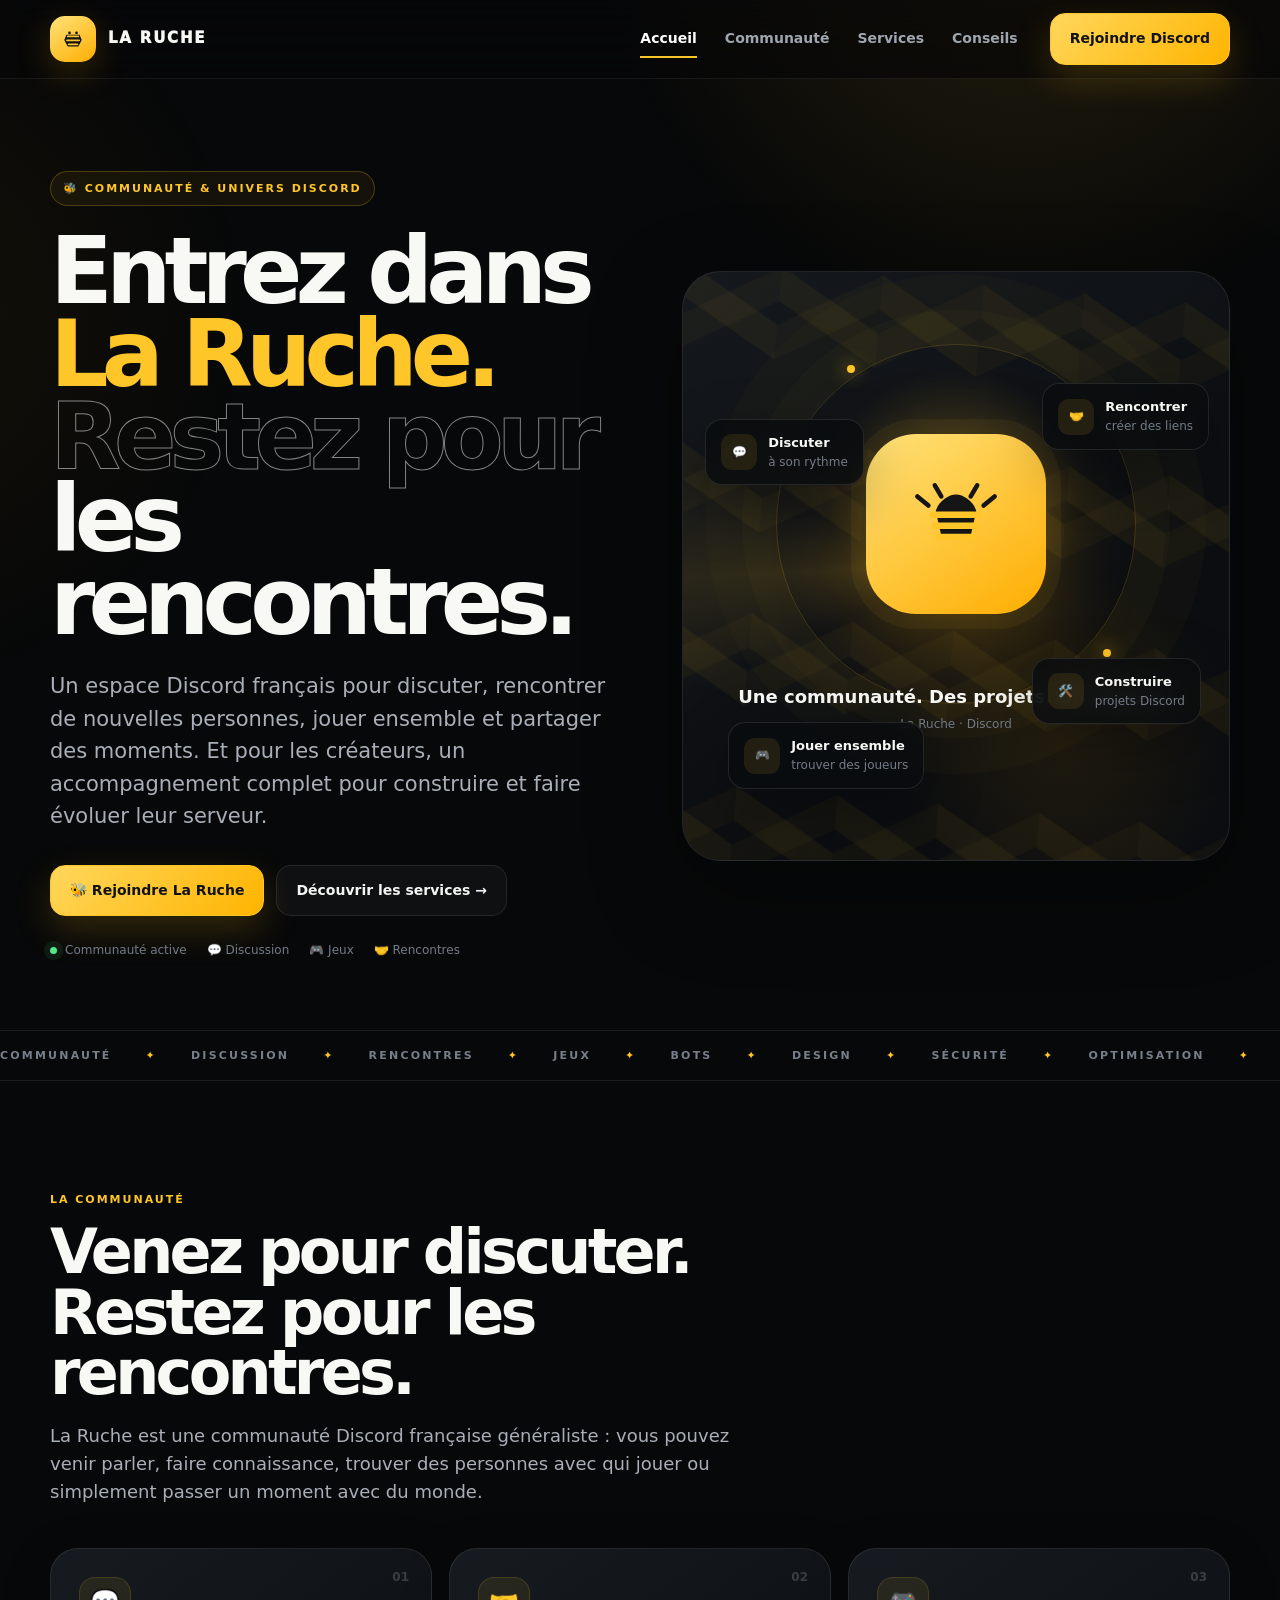
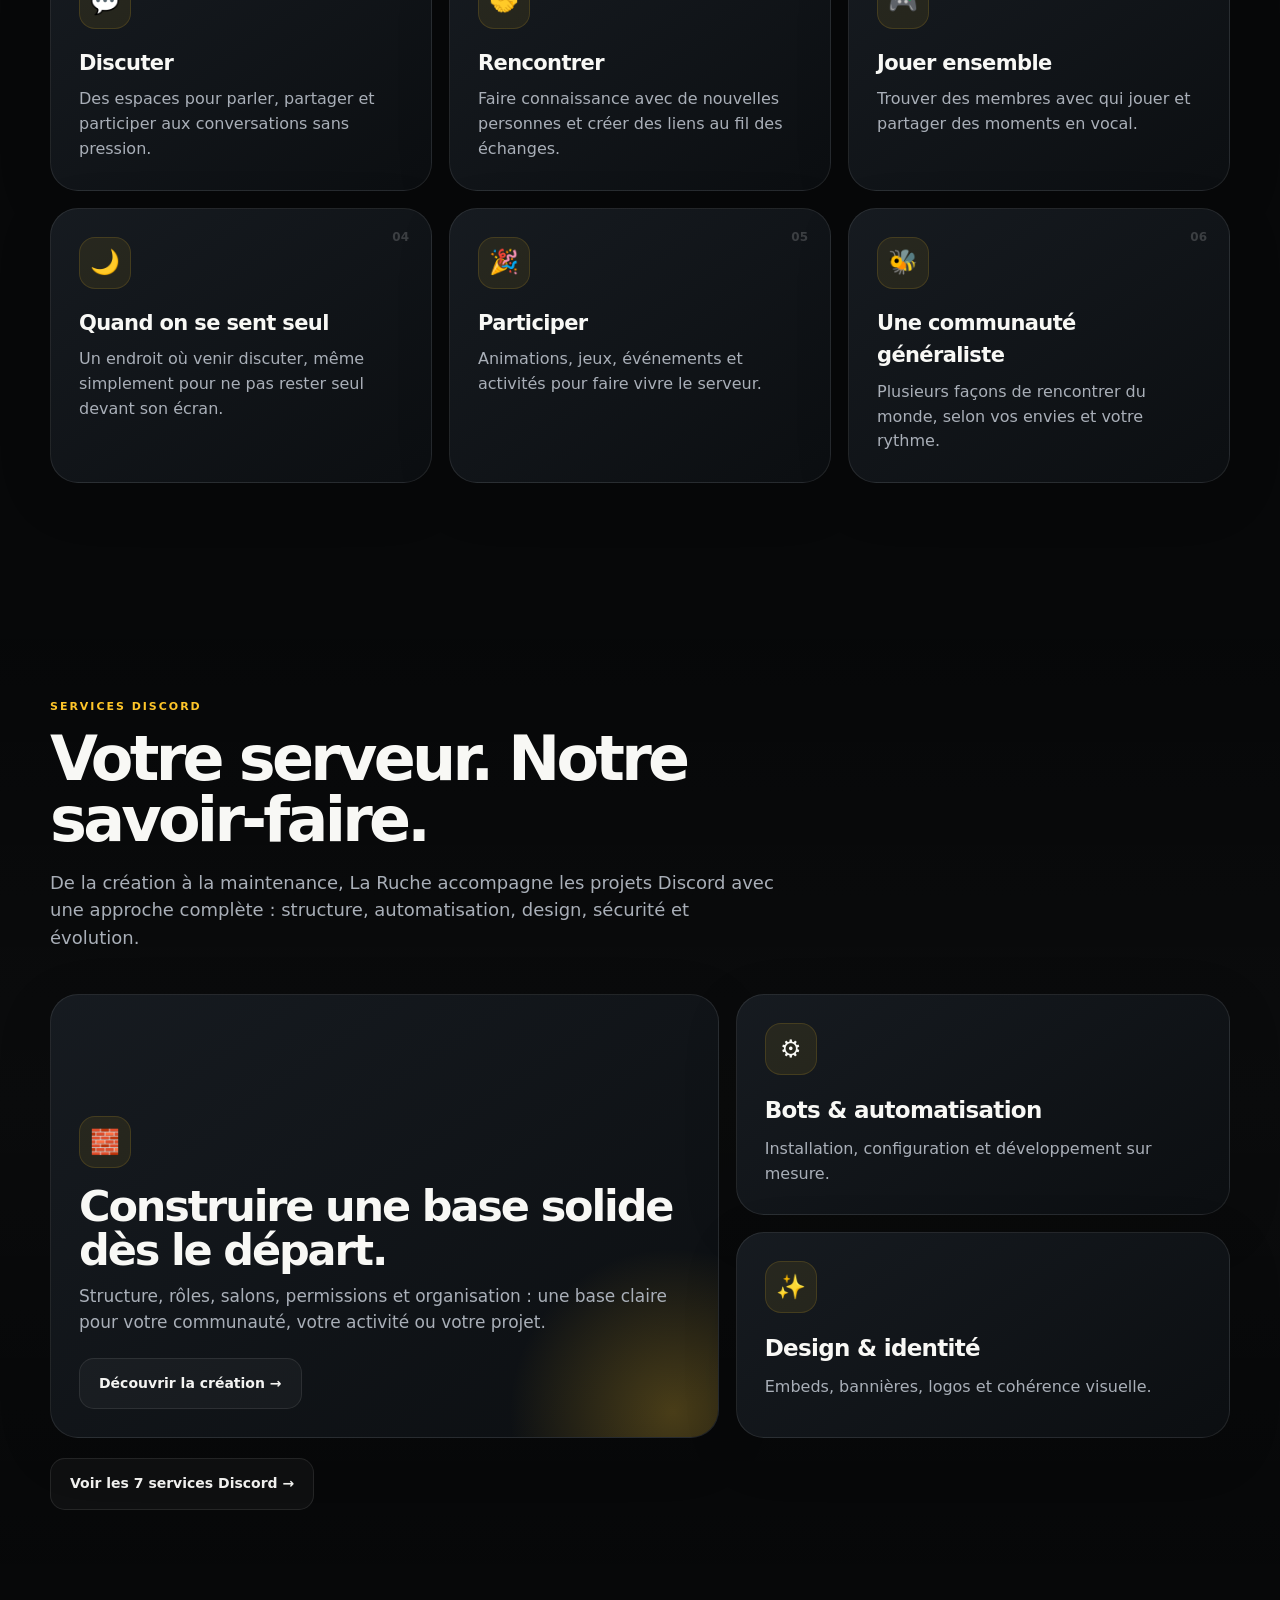
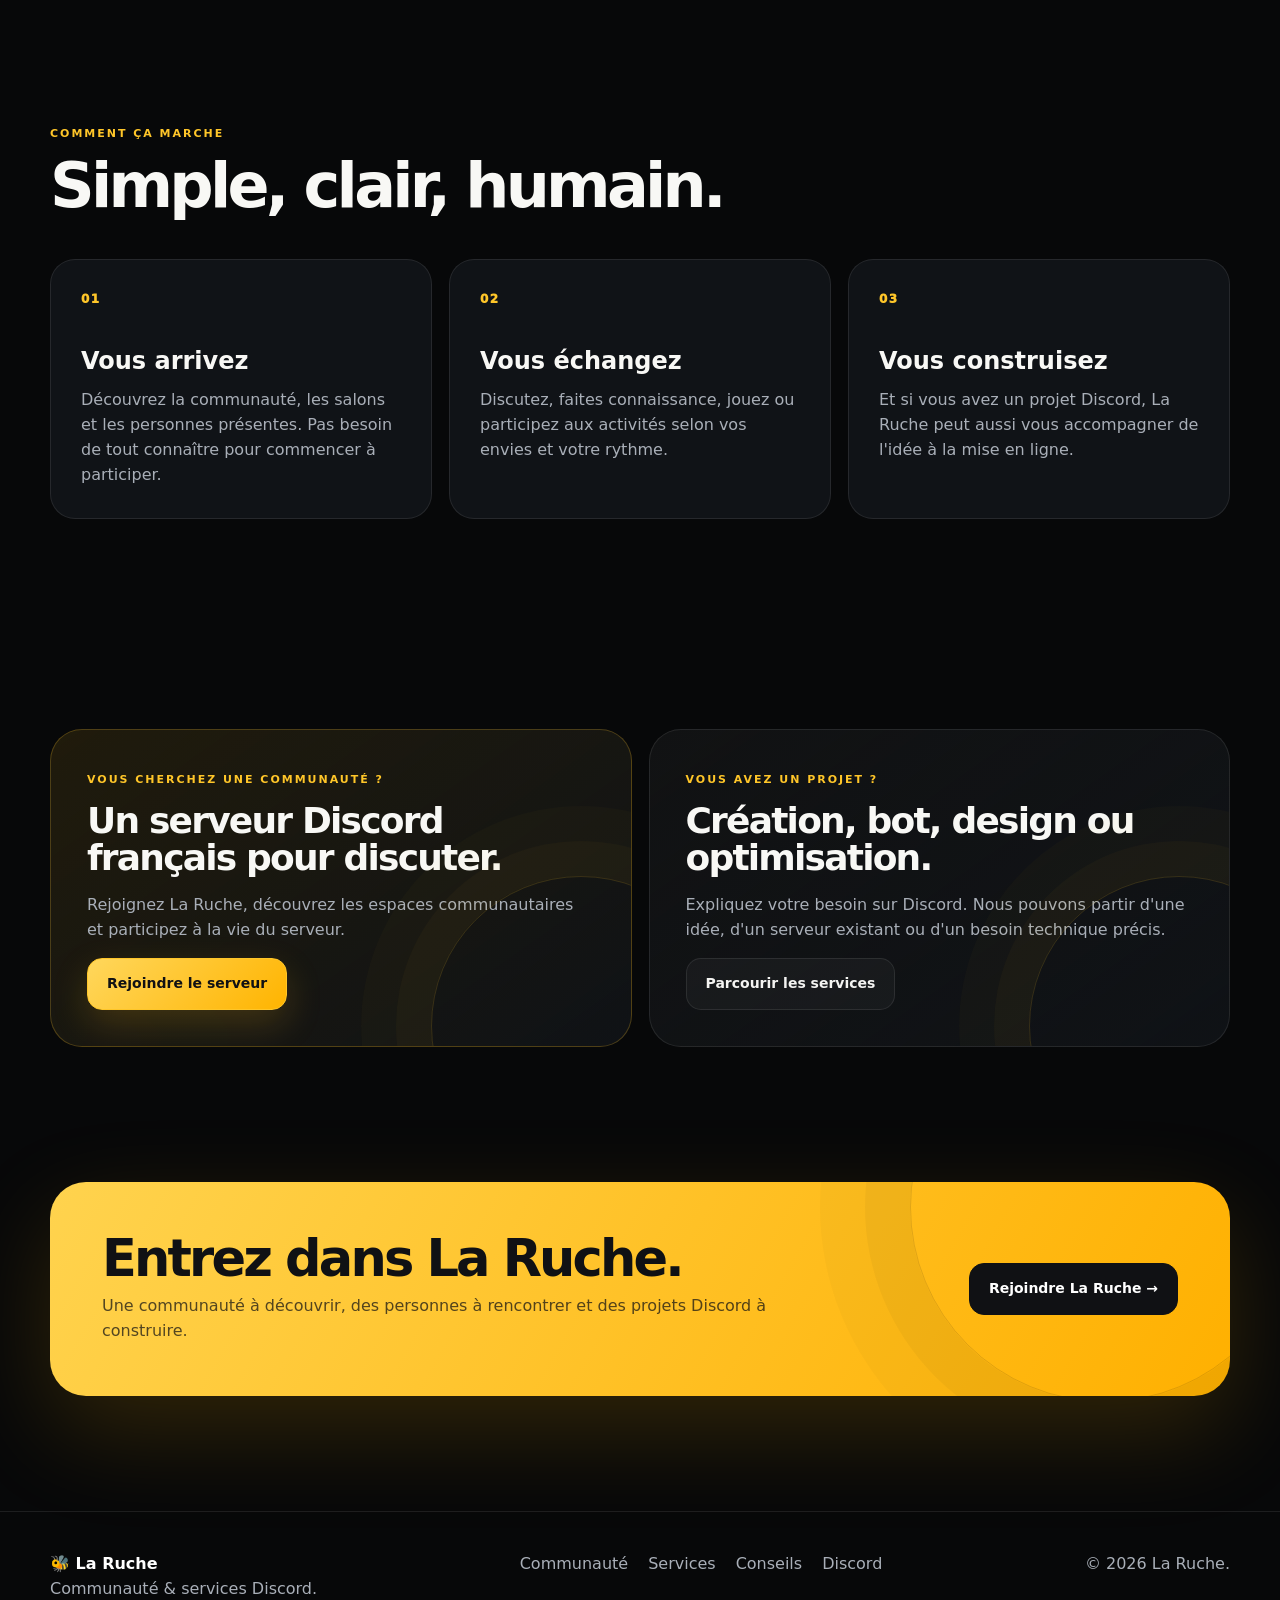
==== index.html @ dbf268b6 "Add files via upload" ====
<!doctype html><html lang="fr"><head><meta charset="utf-8"><meta name="viewport" content="width=device-width,initial-scale=1"><meta name="theme-color" content="#0b0d0f"><title>La Ruche — Communauté Discord française & services Discord</title><meta name="description" content="La Ruche est une communauté Discord française pour discuter, rencontrer du monde et jouer, avec des services de création, bots, design, sécurité et optimisation Discord."><link rel="canonical" href="https://laruche.raphael-etienne68.workers.dev/"><meta name="robots" content="index,follow,max-image-preview:large"><meta property="og:type" content="website"><meta property="og:title" content="La Ruche — Communauté Discord française"><meta property="og:description" content="Discuter, rencontrer, jouer et construire des projets Discord. Découvrez La Ruche."><meta property="og:url" content="https://laruche.raphael-etienne68.workers.dev/"><meta name="twitter:card" content="summary_large_image"><link rel="icon" href="/favicon.svg" type="image/svg+xml"><link rel="stylesheet" href="/styles.css"></head><body>
<a class="skip" href="#contenu">Aller au contenu</a>
<nav class="nav"><div class="container nav-inner"><a class="brand" href="/"><span class="brand-mark" aria-hidden="true"><svg viewBox="0 0 64 64" fill="none"><path d="M17 22h30l5 12-8 15H20L12 34l5-12Z" fill="currentColor"/><path d="M20 26h24M18 35h28M22 44h20" stroke="#ffc629" stroke-width="4" stroke-linecap="round"/><circle cx="24" cy="18" r="3" fill="currentColor"/><circle cx="40" cy="18" r="3" fill="currentColor"/></svg></span><span>LA RUCHE</span></a><div class="nav-links"><a class="active" href="/">Accueil</a><a href="/communaute.html">Communauté</a><a href="/services.html">Services</a><a href="/conseils.html">Conseils</a></div><a class="btn btn-gold nav-cta" data-invite href="https://discord.gg/laruche">Rejoindre Discord</a><button class="menu-toggle" data-menu-toggle aria-expanded="false" aria-label="Ouvrir le menu">☰</button></div><div class="mobile-menu" data-mobile-menu><a href="/">Accueil</a><a href="/communaute.html">Communauté</a><a href="/services.html">Services Discord</a><a href="/conseils.html">Conseils</a><a data-invite href="https://discord.gg/laruche">Rejoindre La Ruche</a></div></nav>
<main id="contenu">
<section class="hero"><div class="container hero-grid"><div class="reveal"><span class="eyebrow">🐝 Communauté & univers Discord</span><h1>Entrez dans <span class="gold">La Ruche.</span><br><span class="outline">Restez pour</span> les rencontres.</h1><p class="lead">Un espace Discord français pour discuter, rencontrer de nouvelles personnes, jouer ensemble et partager des moments. Et pour les créateurs, un accompagnement complet pour construire et faire évoluer leur serveur.</p><div class="actions"><a class="btn btn-gold" data-invite href="https://discord.gg/laruche">🐝 Rejoindre La Ruche</a><a class="btn btn-ghost" href="/services.html">Découvrir les services →</a></div><div class="hero-meta"><span class="meta-item"><i class="live"></i> Communauté active</span><span class="meta-item">💬 Discussion</span><span class="meta-item">🎮 Jeux</span><span class="meta-item">🤝 Rencontres</span></div></div>
<div class="hero-art reveal delay-1"><div class="honeycomb"></div><div class="orbit"></div><div class="core" aria-hidden="true"><svg viewBox="0 0 100 100" fill="none"><path d="M28 36c3-11 14-18 22-18s19 7 22 18l-7 31H35l-7-31Z" fill="#151515"/><path d="M25 40h50M27 52h46M31 64h38" stroke="#ffc629" stroke-width="7" stroke-linecap="round"/><path d="M20 30 8 20M80 30l12-10M34 20 27 8M66 20l7-12" stroke="#151515" stroke-width="5" stroke-linecap="round"/></svg></div><div class="art-label"><strong>Une communauté. Des projets. Un univers.</strong><span>La Ruche · Discord</span></div><div class="float-card f1"><div class="float-icon">💬</div><div><b>Discuter</b><span>à son rythme</span></div></div><div class="float-card f2"><div class="float-icon">🤝</div><div><b>Rencontrer</b><span>créer des liens</span></div></div><div class="float-card f3"><div class="float-icon">🎮</div><div><b>Jouer ensemble</b><span>trouver des joueurs</span></div></div><div class="float-card f4"><div class="float-icon">🛠️</div><div><b>Construire</b><span>projets Discord</span></div></div></div></div></section>
<div class="marquee"><div class="marquee-track"><span>COMMUNAUTÉ</span><b>✦</b><span>DISCUSSION</span><b>✦</b><span>RENCONTRES</span><b>✦</b><span>JEUX</span><b>✦</b><span>BOTS</span><b>✦</b><span>DESIGN</span><b>✦</b><span>SÉCURITÉ</span><b>✦</b><span>OPTIMISATION</span><b>✦</b><span>COMMUNAUTÉ</span><b>✦</b><span>DISCUSSION</span><b>✦</b><span>RENCONTRES</span><b>✦</b><span>JEUX</span><b>✦</b><span>BOTS</span><b>✦</b><span>DESIGN</span><b>✦</b><span>SÉCURITÉ</span><b>✦</b><span>OPTIMISATION</span></div></div>
<section class="section"><div class="container"><div class="section-head reveal"><span class="tag">La communauté</span><h2>Venez pour discuter. Restez pour les rencontres.</h2><p>La Ruche est une communauté Discord française généraliste : vous pouvez venir parler, faire connaissance, trouver des personnes avec qui jouer ou simplement passer un moment avec du monde.</p></div><div class="grid"><article class="card community-card reveal"><span class="number">01</span><div class="icon">💬</div><h3>Discuter</h3><p>Des espaces pour parler, partager et participer aux conversations sans pression.</p></article><article class="card community-card reveal delay-1"><span class="number">02</span><div class="icon">🤝</div><h3>Rencontrer</h3><p>Faire connaissance avec de nouvelles personnes et créer des liens au fil des échanges.</p></article><article class="card community-card reveal delay-2"><span class="number">03</span><div class="icon">🎮</div><h3>Jouer ensemble</h3><p>Trouver des membres avec qui jouer et partager des moments en vocal.</p></article><article class="card community-card reveal"><span class="number">04</span><div class="icon">🌙</div><h3>Quand on se sent seul</h3><p>Un endroit où venir discuter, même simplement pour ne pas rester seul devant son écran.</p></article><article class="card community-card reveal delay-1"><span class="number">05</span><div class="icon">🎉</div><h3>Participer</h3><p>Animations, jeux, événements et activités pour faire vivre le serveur.</p></article><article class="card community-card reveal delay-2"><span class="number">06</span><div class="icon">🐝</div><h3>Une communauté généraliste</h3><p>Plusieurs façons de rencontrer du monde, selon vos envies et votre rythme.</p></article></div></div></section>
<section class="section dark"><div class="container"><div class="section-head reveal"><span class="tag">Services Discord</span><h2>Votre serveur. Notre savoir-faire.</h2><p>De la création à la maintenance, La Ruche accompagne les projets Discord avec une approche complète : structure, automatisation, design, sécurité et évolution.</p></div><div class="bento"><a class="card feature reveal" href="/services/creation-serveur-discord.html"><div class="feature-copy"><div class="icon">🧱</div><h3>Construire une base solide dès le départ.</h3><p>Structure, rôles, salons, permissions et organisation : une base claire pour votre communauté, votre activité ou votre projet.</p><span class="btn btn-ghost" style="margin-top:22px">Découvrir la création →</span></div></a><div class="stack"><a class="card mini-feature reveal delay-1" href="/services/bot-discord.html"><div class="icon">⚙️</div><h3>Bots & automatisation</h3><p>Installation, configuration et développement sur mesure.</p></a><a class="card mini-feature reveal delay-2" href="/services/design-discord.html"><div class="icon">✨</div><h3>Design & identité</h3><p>Embeds, bannières, logos et cohérence visuelle.</p></a></div></div><div style="margin-top:20px"><a class="btn btn-ghost" href="/services.html">Voir les 7 services Discord →</a></div></div></section>
<section class="section"><div class="container"><div class="section-head reveal"><span class="tag">Comment ça marche</span><h2>Simple, clair, humain.</h2></div><div class="steps"><article class="step reveal"><h3>Vous arrivez</h3><p>Découvrez la communauté, les salons et les personnes présentes. Pas besoin de tout connaître pour commencer à participer.</p></article><article class="step reveal delay-1"><h3>Vous échangez</h3><p>Discutez, faites connaissance, jouez ou participez aux activités selon vos envies et votre rythme.</p></article><article class="step reveal delay-2"><h3>Vous construisez</h3><p>Et si vous avez un projet Discord, La Ruche peut aussi vous accompagner de l'idée à la mise en ligne.</p></article></div></div></section>
<section class="section"><div class="container split"><div class="panel reveal"><span class="tag">Vous cherchez une communauté ?</span><h2>Un serveur Discord français pour discuter.</h2><p>Rejoignez La Ruche, découvrez les espaces communautaires et participez à la vie du serveur.</p><a class="btn btn-gold" data-invite href="https://discord.gg/laruche">Rejoindre le serveur</a><div class="panel-orb"></div></div><div class="panel reveal delay-1"><span class="tag">Vous avez un projet ?</span><h2>Création, bot, design ou optimisation.</h2><p>Expliquez votre besoin sur Discord. Nous pouvons partir d'une idée, d'un serveur existant ou d'un besoin technique précis.</p><a class="btn btn-ghost" href="/services.html">Parcourir les services</a><div class="panel-orb"></div></div></div></section>
<section class="cta"><div class="container"><div class="cta-box reveal"><div><h2>Entrez dans La Ruche.</h2><p>Une communauté à découvrir, des personnes à rencontrer et des projets Discord à construire.</p></div><a class="btn" data-invite href="https://discord.gg/laruche">Rejoindre La Ruche →</a><div class="cta-pattern"></div></div></div></section>
</main><footer><div class="container footer-inner"><div><div class="footer-brand">🐝 La Ruche</div><div>Communauté & services Discord.</div></div><div class="footer-links"><a href="/communaute.html">Communauté</a><a href="/services.html">Services</a><a href="/conseils.html">Conseils</a><a data-invite href="https://discord.gg/laruche">Discord</a></div><div>© <span data-year></span> La Ruche.</div></div></footer>
<script src="/script.js"></script><script type="application/ld+json">{"@context":"https://schema.org","@type":"WebSite","name":"La Ruche","url":"https://laruche.raphael-etienne68.workers.dev","inLanguage":"fr-FR","description":"Communauté française et services de création, configuration et optimisation de serveurs Discord."}</script></body></html>
---- styles.css ----
:root{
  --bg:#070809;--bg2:#0b0d0f;--panel:#101317;--panel2:#14181d;--panel3:#191e24;
  --gold:#ffc629;--gold2:#ffb000;--gold3:#ffe27a;--ink:#101114;--text:#f8f8f5;--muted:#a9afb8;--muted2:#747c87;
  --line:rgba(255,255,255,.09);--line2:rgba(255,198,41,.24);--max:1180px;--radius:28px;
  --shadow:0 30px 90px rgba(0,0,0,.34);--ease:cubic-bezier(.2,.75,.2,1)
}
*{box-sizing:border-box}html{scroll-behavior:smooth}body{margin:0;background:var(--bg);color:var(--text);font-family:Inter,ui-sans-serif,system-ui,-apple-system,BlinkMacSystemFont,"Segoe UI",sans-serif;line-height:1.55;-webkit-font-smoothing:antialiased;overflow-x:hidden}body:before{content:"";position:fixed;inset:0;pointer-events:none;z-index:-2;background:radial-gradient(circle at 80% -10%,rgba(255,198,41,.12),transparent 30%),radial-gradient(circle at -10% 35%,rgba(255,174,0,.06),transparent 25%)}body:after{content:"";position:fixed;inset:0;pointer-events:none;z-index:-1;opacity:.32;background-image:linear-gradient(rgba(255,255,255,.018) 1px,transparent 1px),linear-gradient(90deg,rgba(255,255,255,.018) 1px,transparent 1px);background-size:72px 72px;mask-image:linear-gradient(to bottom,black,transparent 80%)}
a{color:inherit;text-decoration:none}.container{width:min(calc(100% - 48px),var(--max));margin:auto}.skip{position:absolute;left:-999px;top:10px}.skip:focus{left:10px;z-index:999;background:#fff;color:#000;padding:10px 14px;border-radius:8px}
.nav{position:sticky;top:0;z-index:100;background:rgba(7,8,9,.72);backdrop-filter:blur(22px) saturate(150%);border-bottom:1px solid rgba(255,255,255,.07)}.nav-inner{min-height:78px;display:flex;align-items:center;gap:24px}.brand{display:flex;align-items:center;gap:12px;font-size:15px;font-weight:950;letter-spacing:.12em}.brand-mark{width:46px;height:46px;border-radius:15px;display:grid;place-items:center;background:linear-gradient(145deg,#ffe27a,#ffae00);box-shadow:0 10px 35px rgba(255,179,0,.2);color:#101114}.brand-mark svg{width:28px;height:28px}.nav-links{display:flex;align-items:center;gap:28px;margin-left:auto;color:#9fa6b0;font-size:14px;font-weight:700}.nav-links a{position:relative;padding:28px 0}.nav-links a:after{content:"";position:absolute;left:0;right:100%;bottom:20px;height:2px;background:var(--gold);transition:right .25s var(--ease)}.nav-links a:hover,.nav-links a.active{color:#fff}.nav-links a:hover:after,.nav-links a.active:after{right:0}.nav-cta{margin-left:8px}.menu-toggle{display:none;background:none;border:0;color:#fff;font-size:25px}
.btn{display:inline-flex;align-items:center;justify-content:center;gap:9px;padding:14px 19px;border-radius:15px;border:1px solid var(--line);font-weight:900;font-size:14px;transition:transform .25s var(--ease),box-shadow .25s,background .25s,border-color .25s;cursor:pointer}.btn:hover{transform:translateY(-3px)}.btn-gold{background:linear-gradient(135deg,#ffd75c,#ffb400);color:#101114;border-color:#ffc629;box-shadow:0 14px 36px rgba(255,190,20,.18)}.btn-gold:hover{box-shadow:0 18px 48px rgba(255,190,20,.3)}.btn-dark{background:#0d0f12;color:#fff;border-color:rgba(0,0,0,.12)}.btn-ghost{background:rgba(255,255,255,.035);color:#f4f4f2}.btn-ghost:hover{background:rgba(255,198,41,.07);border-color:var(--line2)}
.hero{position:relative;overflow:hidden;padding:92px 0 70px}.hero-grid{display:grid;grid-template-columns:1.02fr .98fr;gap:62px;align-items:center}.eyebrow,.tag{display:inline-flex;align-items:center;gap:8px;color:var(--gold);font-weight:900;font-size:11px;letter-spacing:.18em;text-transform:uppercase}.eyebrow{padding:8px 12px;border:1px solid var(--line2);background:rgba(255,198,41,.055);border-radius:999px}.hero h1{font-size:clamp(52px,7.2vw,92px);line-height:.9;letter-spacing:-.075em;margin:25px 0 25px;max-width:820px}.hero h1 .gold{color:var(--gold)}.hero h1 .outline{color:transparent;-webkit-text-stroke:1px rgba(255,255,255,.5)}.lead{font-size:clamp(17px,2vw,21px);line-height:1.55;color:var(--muted);max-width:720px}.actions{display:flex;gap:12px;flex-wrap:wrap;margin-top:32px}.hero-meta{display:flex;gap:20px;flex-wrap:wrap;margin-top:25px;color:var(--muted2);font-size:12px}.meta-item{display:flex;align-items:center;gap:8px}.live{width:7px;height:7px;border-radius:50%;background:#51e98b;box-shadow:0 0 0 6px rgba(81,233,139,.08)}
.hero-art{position:relative;min-height:590px;border-radius:38px;border:1px solid var(--line);background:linear-gradient(145deg,#15191e,#0b0d10 68%);box-shadow:var(--shadow);overflow:hidden}.hero-art:before{content:"";position:absolute;inset:-30%;background:conic-gradient(from 10deg,transparent 0 65%,rgba(255,198,41,.11),transparent 78%);animation:spin 18s linear infinite}.hero-art:after{content:"";position:absolute;inset:0;background:radial-gradient(circle at 50% 38%,rgba(255,198,41,.2),transparent 28%),radial-gradient(circle at 70% 80%,rgba(255,174,0,.09),transparent 28%)}
.honeycomb{position:absolute;inset:0;opacity:.45;background-image:linear-gradient(30deg,transparent 42%,rgba(255,198,41,.13) 43%,rgba(255,198,41,.13) 57%,transparent 58%),linear-gradient(150deg,transparent 42%,rgba(255,198,41,.08) 43%,rgba(255,198,41,.08) 57%,transparent 58%);background-size:92px 158px;transform:rotate(5deg) scale(1.1)}.orbit{position:absolute;left:50%;top:43%;width:360px;height:360px;transform:translate(-50%,-50%);border:1px solid rgba(255,198,41,.18);border-radius:50%;box-shadow:0 0 0 34px rgba(255,198,41,.025),0 0 0 70px rgba(255,198,41,.018)}.orbit:before,.orbit:after{content:"";position:absolute;width:8px;height:8px;border-radius:50%;background:var(--gold);box-shadow:0 0 18px var(--gold)}.orbit:before{top:20px;left:70px}.orbit:after{bottom:46px;right:24px}.core{position:absolute;left:50%;top:43%;transform:translate(-50%,-50%);width:180px;height:180px;border-radius:50px;display:grid;place-items:center;background:linear-gradient(145deg,#ffe27a,#ffad00);box-shadow:0 0 0 15px rgba(255,198,41,.055),0 28px 90px rgba(255,174,0,.28);z-index:2}.core svg{width:92px;height:92px;color:#151515}.art-label{position:absolute;left:50%;top:70%;transform:translateX(-50%);z-index:4;text-align:center;white-space:nowrap}.art-label strong{display:block;font-size:18px}.art-label span{font-size:12px;color:var(--muted2)}.float-card{position:absolute;z-index:5;display:flex;align-items:center;gap:11px;padding:13px 15px;border:1px solid rgba(255,255,255,.1);background:rgba(10,12,15,.86);backdrop-filter:blur(15px);border-radius:17px;box-shadow:0 20px 60px rgba(0,0,0,.28);font-size:12px;animation:float 5s ease-in-out infinite}.float-card b{display:block;font-size:13px}.float-card span{color:var(--muted2);display:block}.float-icon{width:36px;height:36px;border-radius:11px;display:grid;place-items:center;background:rgba(255,198,41,.1)}.f1{left:22px;top:25%;animation-delay:-1s}.f2{right:20px;top:19%;animation-delay:-2.2s}.f3{left:45px;bottom:12%;animation-delay:-3.1s}.f4{right:28px;bottom:23%;animation-delay:-.4s}
.section{padding:105px 0}.section.dark{background:linear-gradient(180deg,transparent,rgba(255,255,255,.018),transparent)}.section-head{max-width:780px;margin-bottom:42px}.section h2{font-size:clamp(35px,5.2vw,62px);line-height:.98;letter-spacing:-.06em;margin:11px 0 16px}.section-head p{font-size:18px;color:var(--muted);max-width:730px}.grid{display:grid;grid-template-columns:repeat(3,1fr);gap:17px}.card{position:relative;background:linear-gradient(145deg,rgba(24,29,35,.92),rgba(12,15,18,.96));border:1px solid var(--line);border-radius:var(--radius);padding:28px;box-shadow:0 14px 55px rgba(0,0,0,.14);transition:transform .3s var(--ease),border-color .3s,box-shadow .3s,background .3s;overflow:hidden}.card:before{content:"";position:absolute;inset:0;background:linear-gradient(135deg,rgba(255,198,41,.07),transparent 35%);opacity:0;transition:opacity .3s}.card:hover{transform:translateY(-7px);border-color:var(--line2);box-shadow:0 24px 70px rgba(0,0,0,.28)}.card:hover:before{opacity:1}.icon{position:relative;width:52px;height:52px;display:grid;place-items:center;border-radius:16px;background:rgba(255,198,41,.08);border:1px solid rgba(255,198,41,.14);font-size:24px}.card h3{font-size:21px;letter-spacing:-.03em;margin:18px 0 8px}.card p{color:var(--muted);margin:0}.community-card{min-height:225px}.number{position:absolute;right:22px;top:19px;font-size:12px;color:rgba(255,255,255,.18);font-weight:900}
.service-grid{grid-template-columns:repeat(2,1fr)}.service-card{min-height:235px;padding:32px 34px}.service-card:after{content:"↗";position:absolute;right:25px;top:23px;color:rgba(255,198,41,.6);font-size:20px}.service-card .icon{border-radius:14px}.service-card h3{font-size:25px}.service-card p{max-width:530px}.service-card:hover{background:linear-gradient(145deg,rgba(32,37,44,.98),rgba(13,16,19,.98))}
.bento{display:grid;grid-template-columns:1.15fr .85fr;gap:17px}.feature{min-height:430px;display:flex;align-items:flex-end}.feature .feature-copy{position:relative;z-index:2;max-width:650px}.feature h3{font-size:43px;line-height:1.02;letter-spacing:-.05em;margin:17px 0 10px}.feature p{font-size:17px}.feature:after{content:"";position:absolute;width:330px;height:330px;right:-120px;bottom:-140px;border-radius:50%;background:radial-gradient(circle,rgba(255,198,41,.25),transparent 70%)}.stack{display:grid;gap:17px}.mini-feature{min-height:206px}.mini-feature h3{font-size:23px}.split{display:grid;grid-template-columns:1fr 1fr;gap:17px}.panel{position:relative;overflow:hidden;border-radius:32px;padding:36px;background:linear-gradient(145deg,rgba(255,198,41,.1),rgba(16,19,23,.96));border:1px solid var(--line2)}.panel:nth-child(2){background:linear-gradient(145deg,rgba(255,255,255,.045),rgba(16,19,23,.96));border-color:var(--line)}.panel h2{font-size:36px;line-height:1.02;letter-spacing:-.05em;margin:13px 0}.panel p{color:var(--muted);max-width:560px}.panel .panel-orb{position:absolute;right:-100px;bottom:-130px;width:300px;height:300px;border:1px solid rgba(255,198,41,.16);border-radius:50%;box-shadow:0 0 0 35px rgba(255,198,41,.03),0 0 0 70px rgba(255,198,41,.02)}
.steps{display:grid;grid-template-columns:repeat(3,1fr);gap:17px;counter-reset:step}.step{padding:30px;border:1px solid var(--line);background:var(--panel);border-radius:25px}.step:before{counter-increment:step;content:"0" counter(step);display:block;color:var(--gold);font-size:12px;font-weight:950;letter-spacing:.12em;margin-bottom:35px}.step h3{font-size:24px;margin:0 0 8px}.step p{color:var(--muted);margin:0}
.marquee{border-top:1px solid var(--line);border-bottom:1px solid var(--line);overflow:hidden;padding:16px 0;color:#777f8a;font-size:11px;font-weight:900;letter-spacing:.2em;text-transform:uppercase;white-space:nowrap}.marquee-track{display:inline-flex;gap:34px;animation:marquee 28s linear infinite}.marquee b{color:var(--gold)}
.cta{padding:30px 0 115px}.cta-box{position:relative;overflow:hidden;border-radius:36px;padding:52px;background:linear-gradient(120deg,#ffd34e,#ffb000);color:#101114;display:flex;align-items:center;justify-content:space-between;gap:30px;box-shadow:0 35px 100px rgba(255,179,0,.17)}.cta-box h2{font-size:clamp(32px,4vw,51px);line-height:.98;margin:0 0 10px;letter-spacing:-.055em}.cta-box p{margin:0;max-width:680px;color:rgba(16,17,20,.72)}.cta-box .btn{background:#101114;color:#fff;border-color:#101114}.cta-pattern{position:absolute;right:-70px;top:-170px;width:390px;height:390px;border:1px solid rgba(16,17,20,.13);border-radius:50%;box-shadow:0 0 0 45px rgba(16,17,20,.035),0 0 0 90px rgba(16,17,20,.025)}
.breadcrumb{padding:32px 0 0;color:var(--muted2);font-size:13px}.page-hero{padding:65px 0 42px}.page-hero h1{font-size:clamp(45px,6.8vw,82px);line-height:.94;letter-spacing:-.065em;margin:16px 0 19px;max-width:920px}.page-hero .lead{max-width:820px}.prose{max-width:850px}.prose p,.prose li{color:#c9cdd2;font-size:18px}.prose h2{font-size:38px;margin-top:52px;line-height:1}.prose h3{font-size:24px;margin-top:32px}.note{border-left:3px solid var(--gold);background:rgba(255,198,41,.06);padding:18px 20px;border-radius:0 16px 16px 0;margin:26px 0}.faq{display:grid;gap:12px}.faq details{background:var(--panel);border:1px solid var(--line);border-radius:17px;padding:18px 20px}.faq summary{cursor:pointer;font-weight:850}.faq p{color:var(--muted)}footer{border-top:1px solid var(--line);padding:40px 0;color:var(--muted)}.footer-inner{display:flex;justify-content:space-between;gap:20px;flex-wrap:wrap}.footer-brand{color:#fff;font-weight:900}.footer-links{display:flex;gap:20px;flex-wrap:wrap}.footer-links a:hover{color:#fff}
.reveal{opacity:0;transform:translateY(20px);transition:opacity .75s var(--ease),transform .75s var(--ease)}.reveal.visible{opacity:1;transform:none}.delay-1{transition-delay:.08s}.delay-2{transition-delay:.16s}.delay-3{transition-delay:.24s}
@keyframes float{0%,100%{transform:translateY(0)}50%{transform:translateY(-9px)}}@keyframes spin{to{transform:rotate(360deg)}}@keyframes marquee{to{transform:translateX(-50%)}}
@media(max-width:950px){.container{width:min(calc(100% - 32px),var(--max))}.nav-links{display:none}.menu-toggle{display:block;margin-left:auto}.nav-cta{margin-left:0}.hero{padding-top:68px}.hero-grid{grid-template-columns:1fr;gap:40px}.hero-art{min-height:520px}.grid,.service-grid,.split,.bento,.steps{grid-template-columns:1fr}.section{padding:82px 0}.feature{min-height:360px}.cta-box{align-items:flex-start;flex-direction:column}}
@media(max-width:600px){.container{width:min(calc(100% - 24px),var(--max))}.nav-inner{min-height:70px}.brand{font-size:13px}.brand-mark{width:40px;height:40px;border-radius:13px}.nav-cta{padding:11px 13px;font-size:12px}.hero{padding:55px 0 45px}.hero h1{font-size:52px}.lead{font-size:17px}.hero-art{min-height:420px;border-radius:28px}.orbit{width:270px;height:270px}.core{width:135px;height:135px;border-radius:40px}.core svg{width:70px;height:70px}.art-label{top:71%}.float-card{padding:10px 11px}.float-icon{width:32px;height:32px}.f1{left:12px;top:16%}.f2{right:12px;top:12%}.f3{left:20px;bottom:10%}.f4{right:12px;bottom:21%}.section h2{font-size:39px}.card{padding:23px}.service-card{min-height:auto;padding:26px}.feature h3{font-size:33px}.panel{padding:28px}.panel h2{font-size:31px}.cta-box{padding:34px 26px}.footer-inner{display:grid}.footer-links{gap:13px}.breadcrumb{padding-top:24px}}
@media(prefers-reduced-motion:reduce){html{scroll-behavior:auto}.reveal{opacity:1;transform:none;transition:none}.card,.btn,.float-card{transition:none}.hero-art:before,.float-card,.marquee-track{animation:none}}

.mobile-menu{display:none}.mobile-menu.open{display:grid;padding:12px 16px 18px;border-top:1px solid var(--line);background:rgba(7,8,9,.96)}.mobile-menu a{padding:12px 8px;color:#c8cdd4;font-weight:750;border-radius:10px}.mobile-menu a:hover{background:rgba(255,198,41,.06);color:#fff}.mobile-menu a:last-child{color:#101114;background:var(--gold);text-align:center;margin-top:7px}
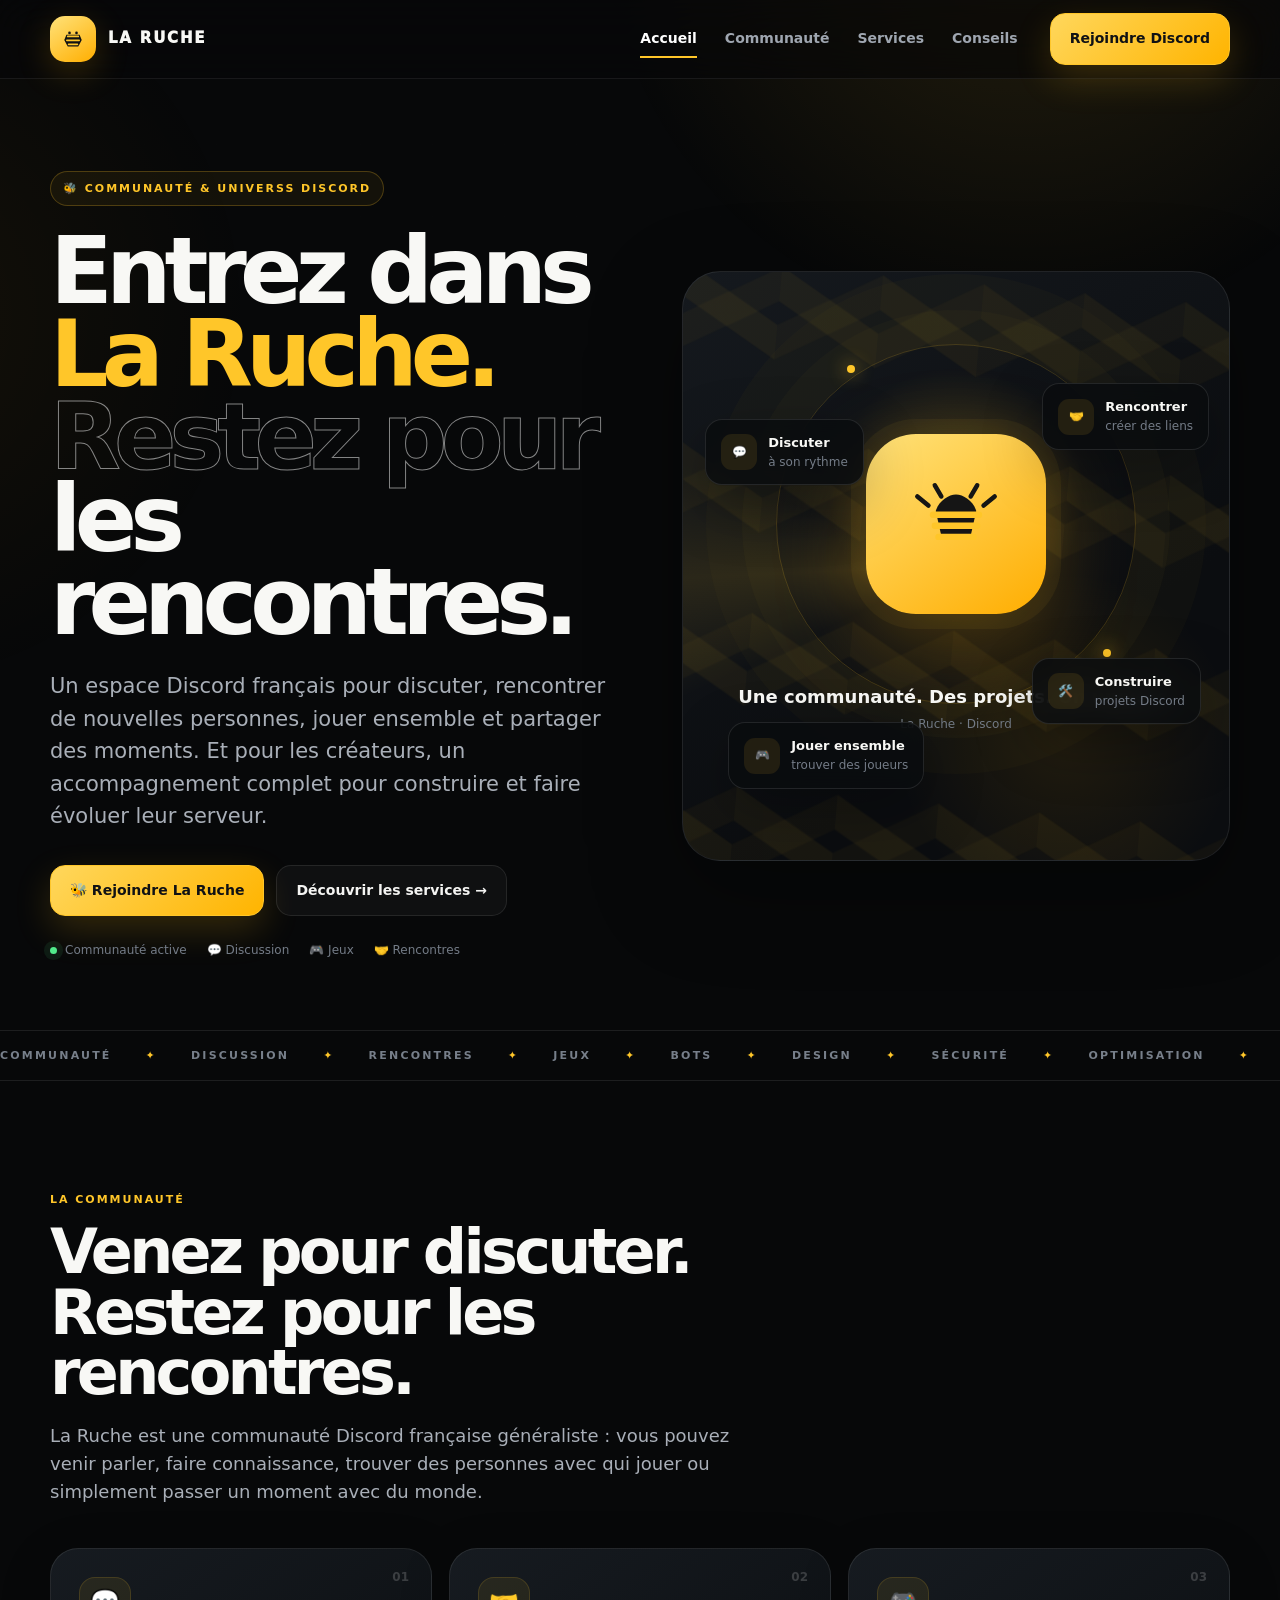
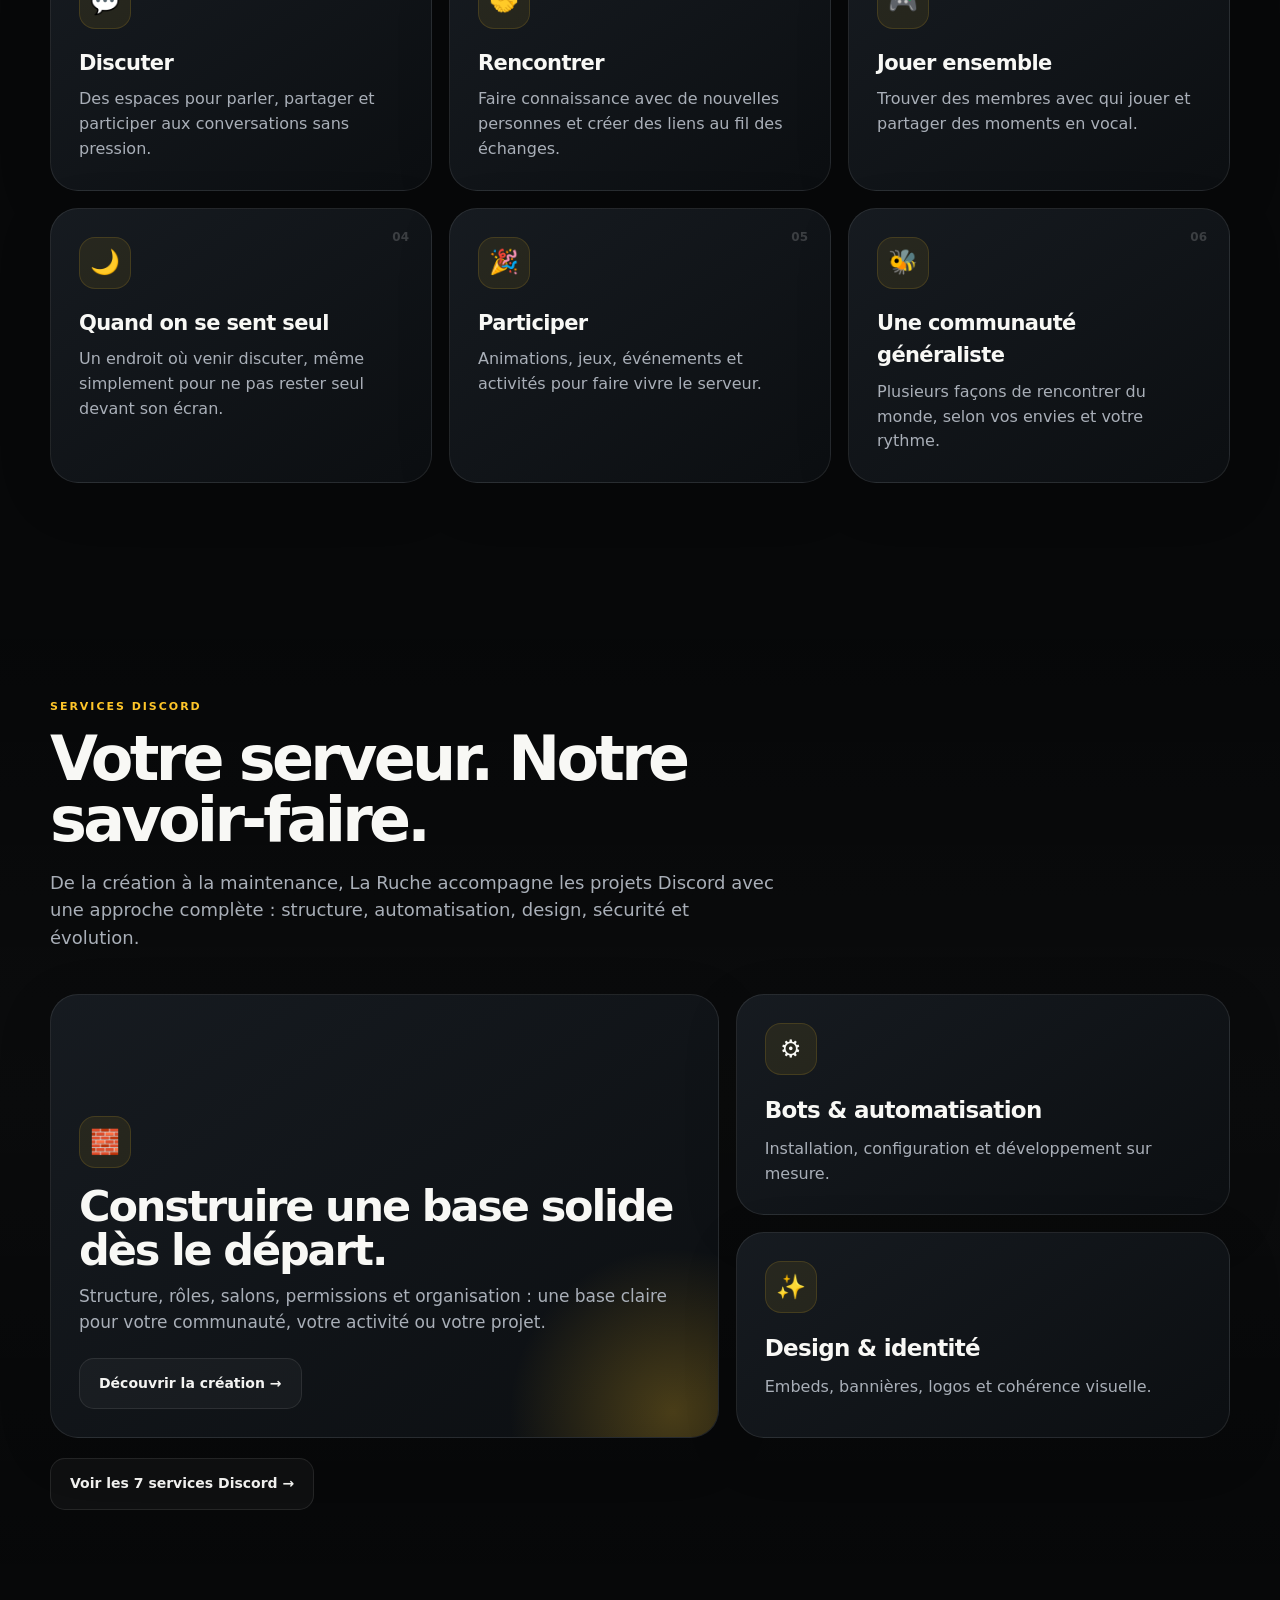
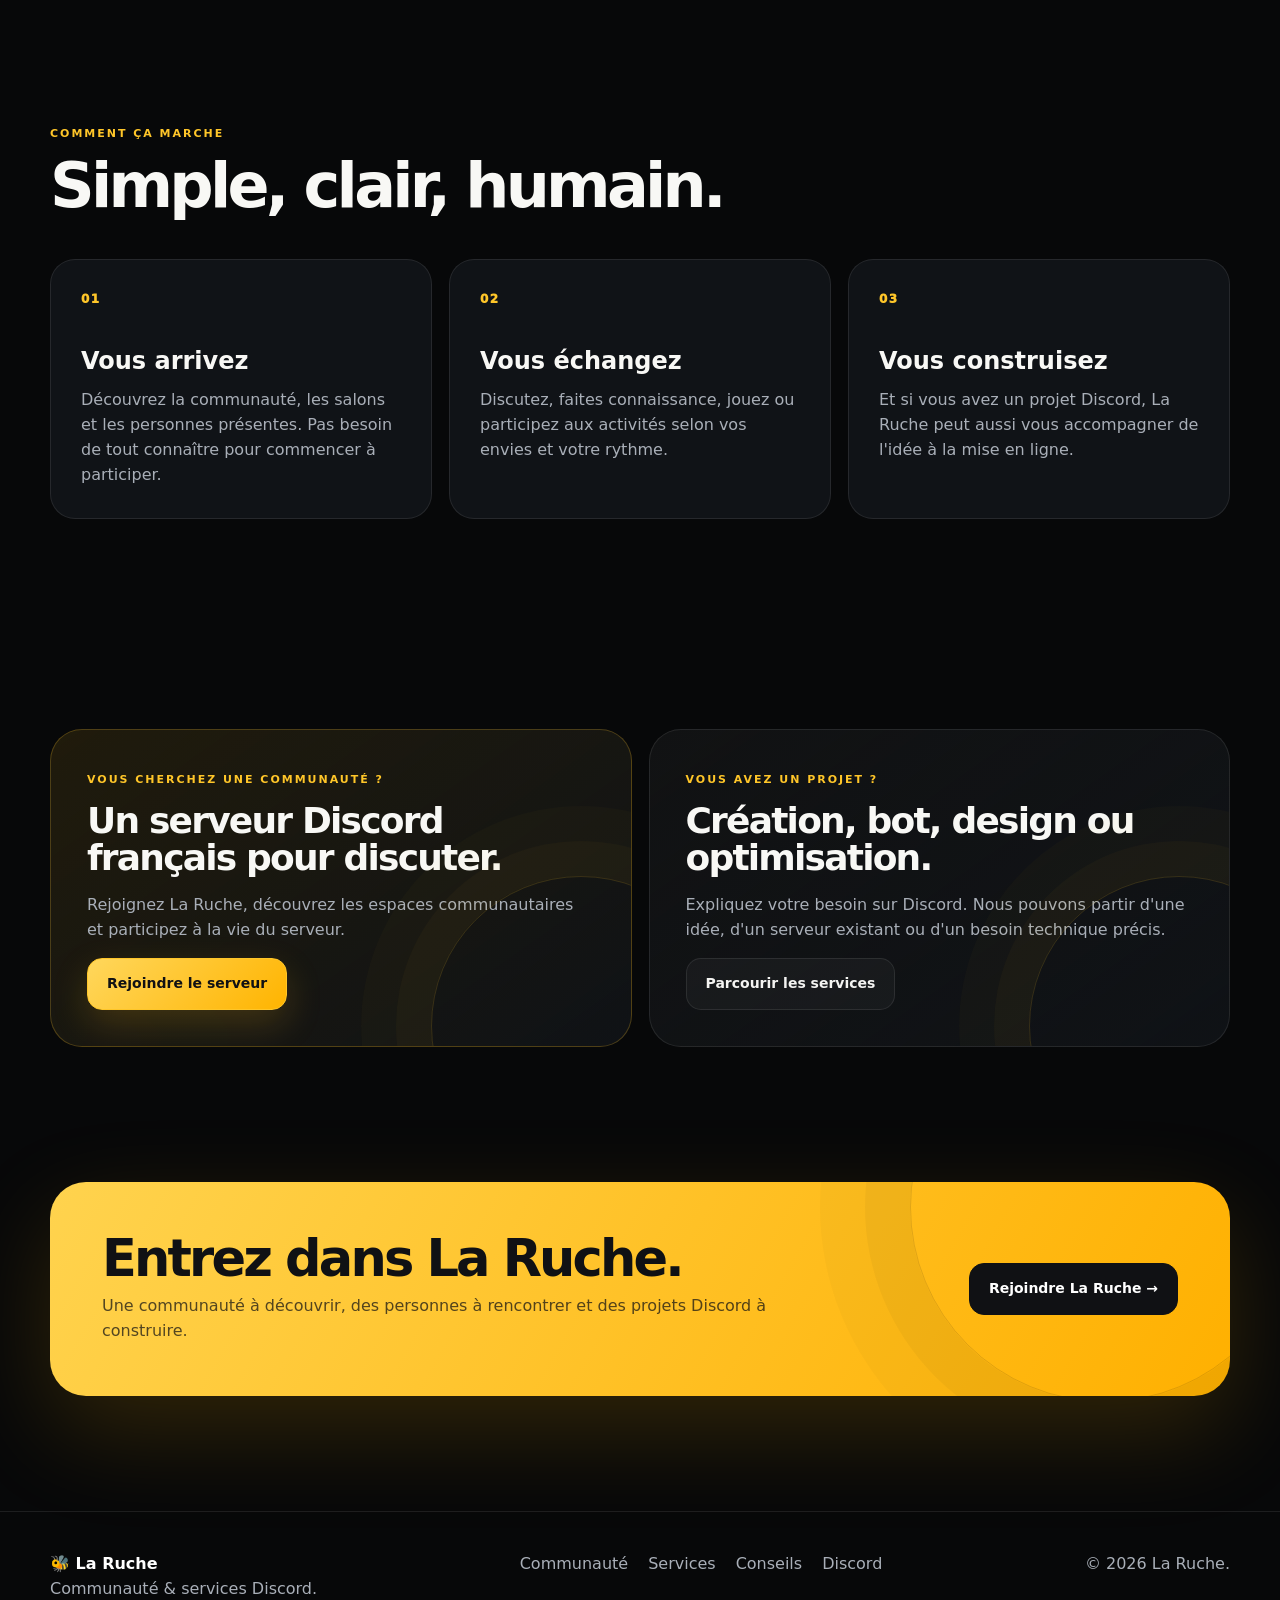
==== commit 27babe42: "Update index.html" ====
--- a/index.html
+++ b/index.html
@@ -2,7 +2,7 @@
 <a class="skip" href="#contenu">Aller au contenu</a>
 <nav class="nav"><div class="container nav-inner"><a class="brand" href="/"><span class="brand-mark" aria-hidden="true"><svg viewBox="0 0 64 64" fill="none"><path d="M17 22h30l5 12-8 15H20L12 34l5-12Z" fill="currentColor"/><path d="M20 26h24M18 35h28M22 44h20" stroke="#ffc629" stroke-width="4" stroke-linecap="round"/><circle cx="24" cy="18" r="3" fill="currentColor"/><circle cx="40" cy="18" r="3" fill="currentColor"/></svg></span><span>LA RUCHE</span></a><div class="nav-links"><a class="active" href="/">Accueil</a><a href="/communaute.html">Communauté</a><a href="/services.html">Services</a><a href="/conseils.html">Conseils</a></div><a class="btn btn-gold nav-cta" data-invite href="https://discord.gg/laruche">Rejoindre Discord</a><button class="menu-toggle" data-menu-toggle aria-expanded="false" aria-label="Ouvrir le menu">☰</button></div><div class="mobile-menu" data-mobile-menu><a href="/">Accueil</a><a href="/communaute.html">Communauté</a><a href="/services.html">Services Discord</a><a href="/conseils.html">Conseils</a><a data-invite href="https://discord.gg/laruche">Rejoindre La Ruche</a></div></nav>
 <main id="contenu">
-<section class="hero"><div class="container hero-grid"><div class="reveal"><span class="eyebrow">🐝 Communauté & univers Discord</span><h1>Entrez dans <span class="gold">La Ruche.</span><br><span class="outline">Restez pour</span> les rencontres.</h1><p class="lead">Un espace Discord français pour discuter, rencontrer de nouvelles personnes, jouer ensemble et partager des moments. Et pour les créateurs, un accompagnement complet pour construire et faire évoluer leur serveur.</p><div class="actions"><a class="btn btn-gold" data-invite href="https://discord.gg/laruche">🐝 Rejoindre La Ruche</a><a class="btn btn-ghost" href="/services.html">Découvrir les services →</a></div><div class="hero-meta"><span class="meta-item"><i class="live"></i> Communauté active</span><span class="meta-item">💬 Discussion</span><span class="meta-item">🎮 Jeux</span><span class="meta-item">🤝 Rencontres</span></div></div>
+<section class="hero"><div class="container hero-grid"><div class="reveal"><span class="eyebrow">🐝 Communauté & universs Discord</span><h1>Entrez dans <span class="gold">La Ruche.</span><br><span class="outline">Restez pour</span> les rencontres.</h1><p class="lead">Un espace Discord français pour discuter, rencontrer de nouvelles personnes, jouer ensemble et partager des moments. Et pour les créateurs, un accompagnement complet pour construire et faire évoluer leur serveur.</p><div class="actions"><a class="btn btn-gold" data-invite href="https://discord.gg/laruche">🐝 Rejoindre La Ruche</a><a class="btn btn-ghost" href="/services.html">Découvrir les services →</a></div><div class="hero-meta"><span class="meta-item"><i class="live"></i> Communauté active</span><span class="meta-item">💬 Discussion</span><span class="meta-item">🎮 Jeux</span><span class="meta-item">🤝 Rencontres</span></div></div>
 <div class="hero-art reveal delay-1"><div class="honeycomb"></div><div class="orbit"></div><div class="core" aria-hidden="true"><svg viewBox="0 0 100 100" fill="none"><path d="M28 36c3-11 14-18 22-18s19 7 22 18l-7 31H35l-7-31Z" fill="#151515"/><path d="M25 40h50M27 52h46M31 64h38" stroke="#ffc629" stroke-width="7" stroke-linecap="round"/><path d="M20 30 8 20M80 30l12-10M34 20 27 8M66 20l7-12" stroke="#151515" stroke-width="5" stroke-linecap="round"/></svg></div><div class="art-label"><strong>Une communauté. Des projets. Un univers.</strong><span>La Ruche · Discord</span></div><div class="float-card f1"><div class="float-icon">💬</div><div><b>Discuter</b><span>à son rythme</span></div></div><div class="float-card f2"><div class="float-icon">🤝</div><div><b>Rencontrer</b><span>créer des liens</span></div></div><div class="float-card f3"><div class="float-icon">🎮</div><div><b>Jouer ensemble</b><span>trouver des joueurs</span></div></div><div class="float-card f4"><div class="float-icon">🛠️</div><div><b>Construire</b><span>projets Discord</span></div></div></div></div></section>
 <div class="marquee"><div class="marquee-track"><span>COMMUNAUTÉ</span><b>✦</b><span>DISCUSSION</span><b>✦</b><span>RENCONTRES</span><b>✦</b><span>JEUX</span><b>✦</b><span>BOTS</span><b>✦</b><span>DESIGN</span><b>✦</b><span>SÉCURITÉ</span><b>✦</b><span>OPTIMISATION</span><b>✦</b><span>COMMUNAUTÉ</span><b>✦</b><span>DISCUSSION</span><b>✦</b><span>RENCONTRES</span><b>✦</b><span>JEUX</span><b>✦</b><span>BOTS</span><b>✦</b><span>DESIGN</span><b>✦</b><span>SÉCURITÉ</span><b>✦</b><span>OPTIMISATION</span></div></div>
 <section class="section"><div class="container"><div class="section-head reveal"><span class="tag">La communauté</span><h2>Venez pour discuter. Restez pour les rencontres.</h2><p>La Ruche est une communauté Discord française généraliste : vous pouvez venir parler, faire connaissance, trouver des personnes avec qui jouer ou simplement passer un moment avec du monde.</p></div><div class="grid"><article class="card community-card reveal"><span class="number">01</span><div class="icon">💬</div><h3>Discuter</h3><p>Des espaces pour parler, partager et participer aux conversations sans pression.</p></article><article class="card community-card reveal delay-1"><span class="number">02</span><div class="icon">🤝</div><h3>Rencontrer</h3><p>Faire connaissance avec de nouvelles personnes et créer des liens au fil des échanges.</p></article><article class="card community-card reveal delay-2"><span class="number">03</span><div class="icon">🎮</div><h3>Jouer ensemble</h3><p>Trouver des membres avec qui jouer et partager des moments en vocal.</p></article><article class="card community-card reveal"><span class="number">04</span><div class="icon">🌙</div><h3>Quand on se sent seul</h3><p>Un endroit où venir discuter, même simplement pour ne pas rester seul devant son écran.</p></article><article class="card community-card reveal delay-1"><span class="number">05</span><div class="icon">🎉</div><h3>Participer</h3><p>Animations, jeux, événements et activités pour faire vivre le serveur.</p></article><article class="card community-card reveal delay-2"><span class="number">06</span><div class="icon">🐝</div><h3>Une communauté généraliste</h3><p>Plusieurs façons de rencontrer du monde, selon vos envies et votre rythme.</p></article></div></div></section>
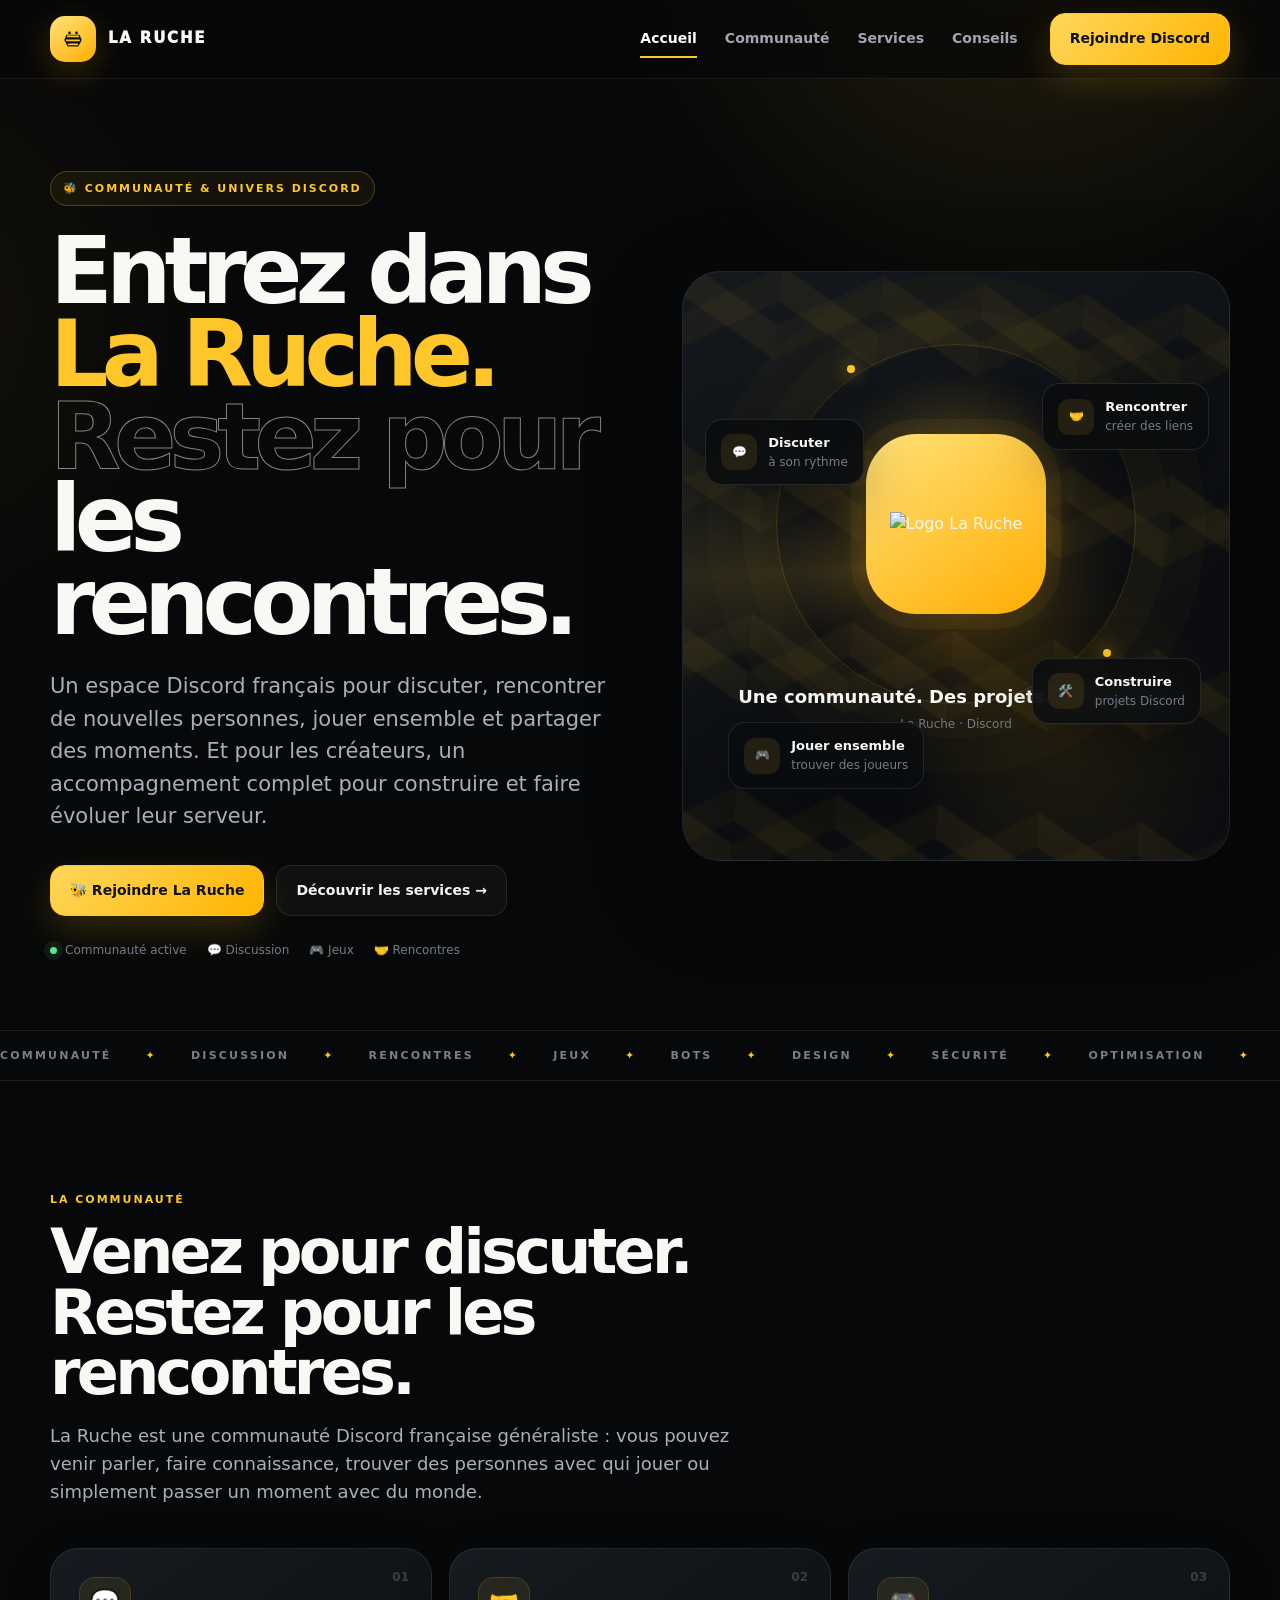
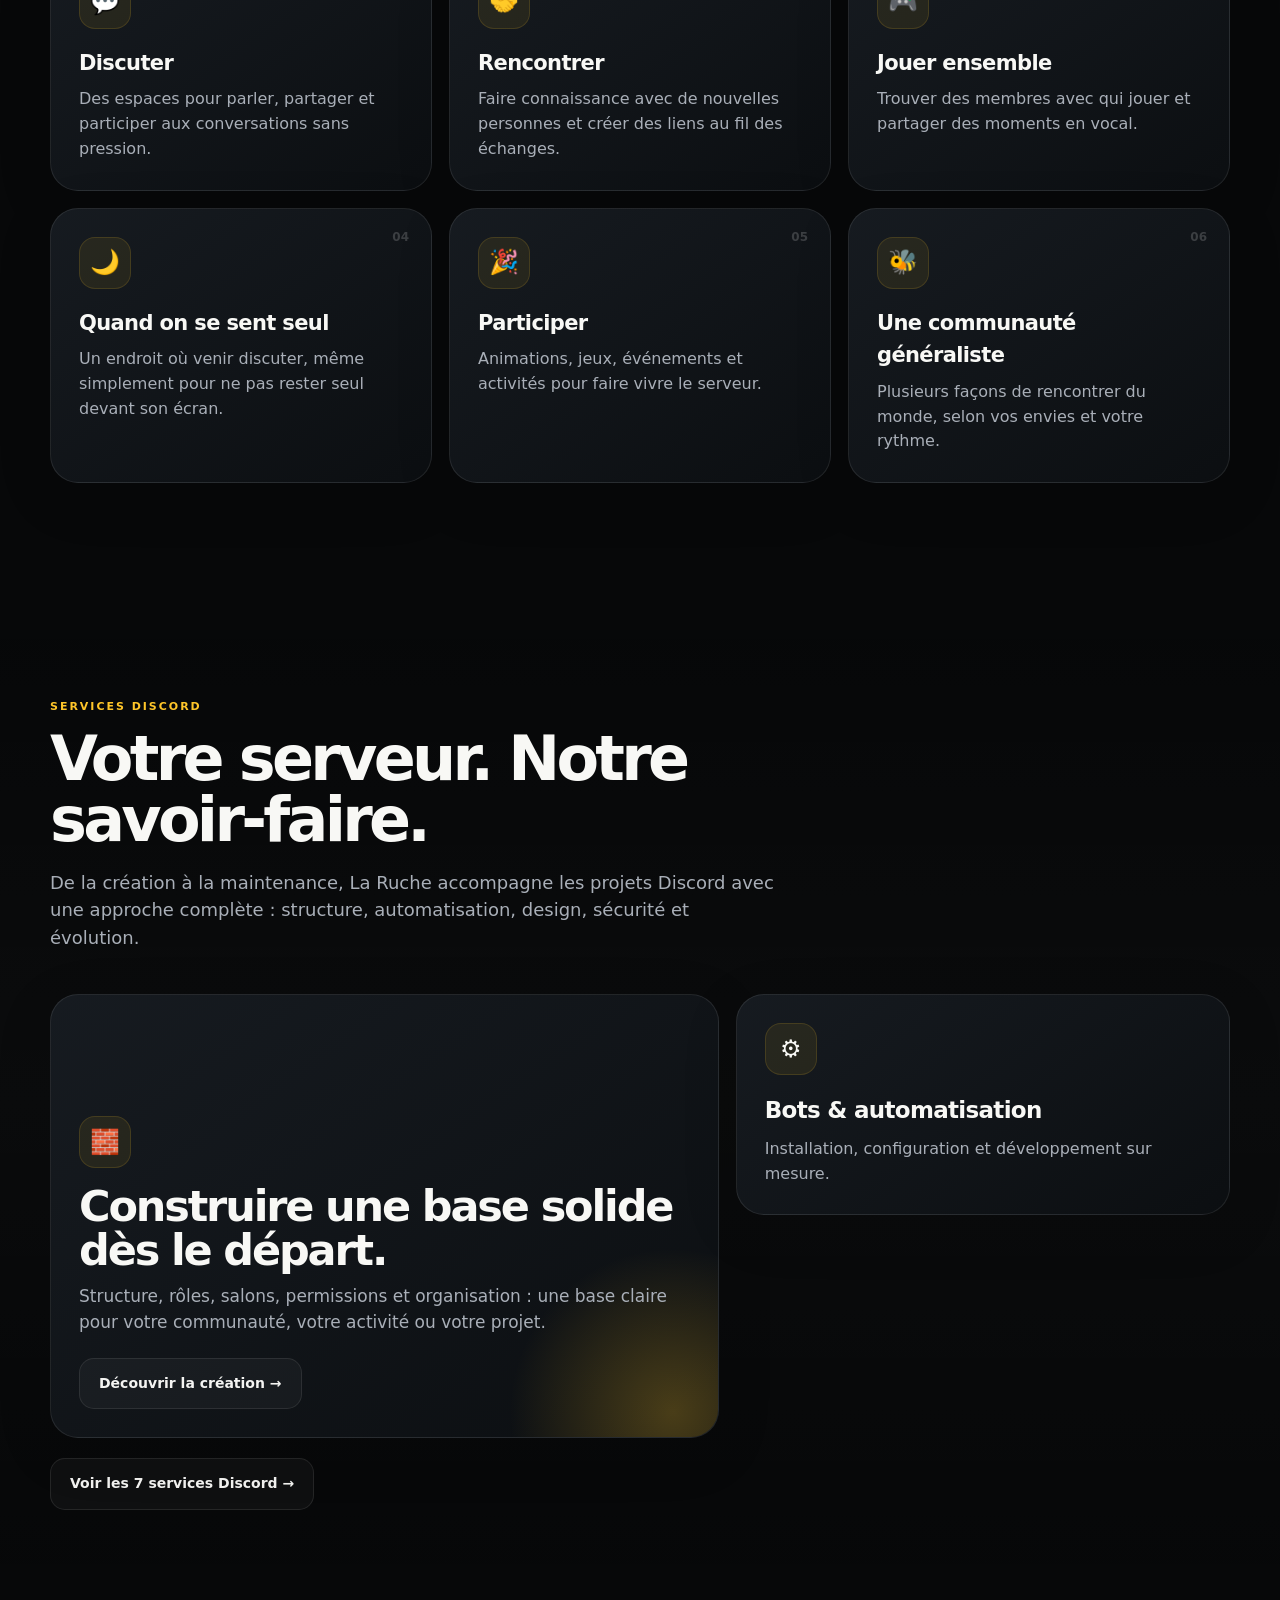
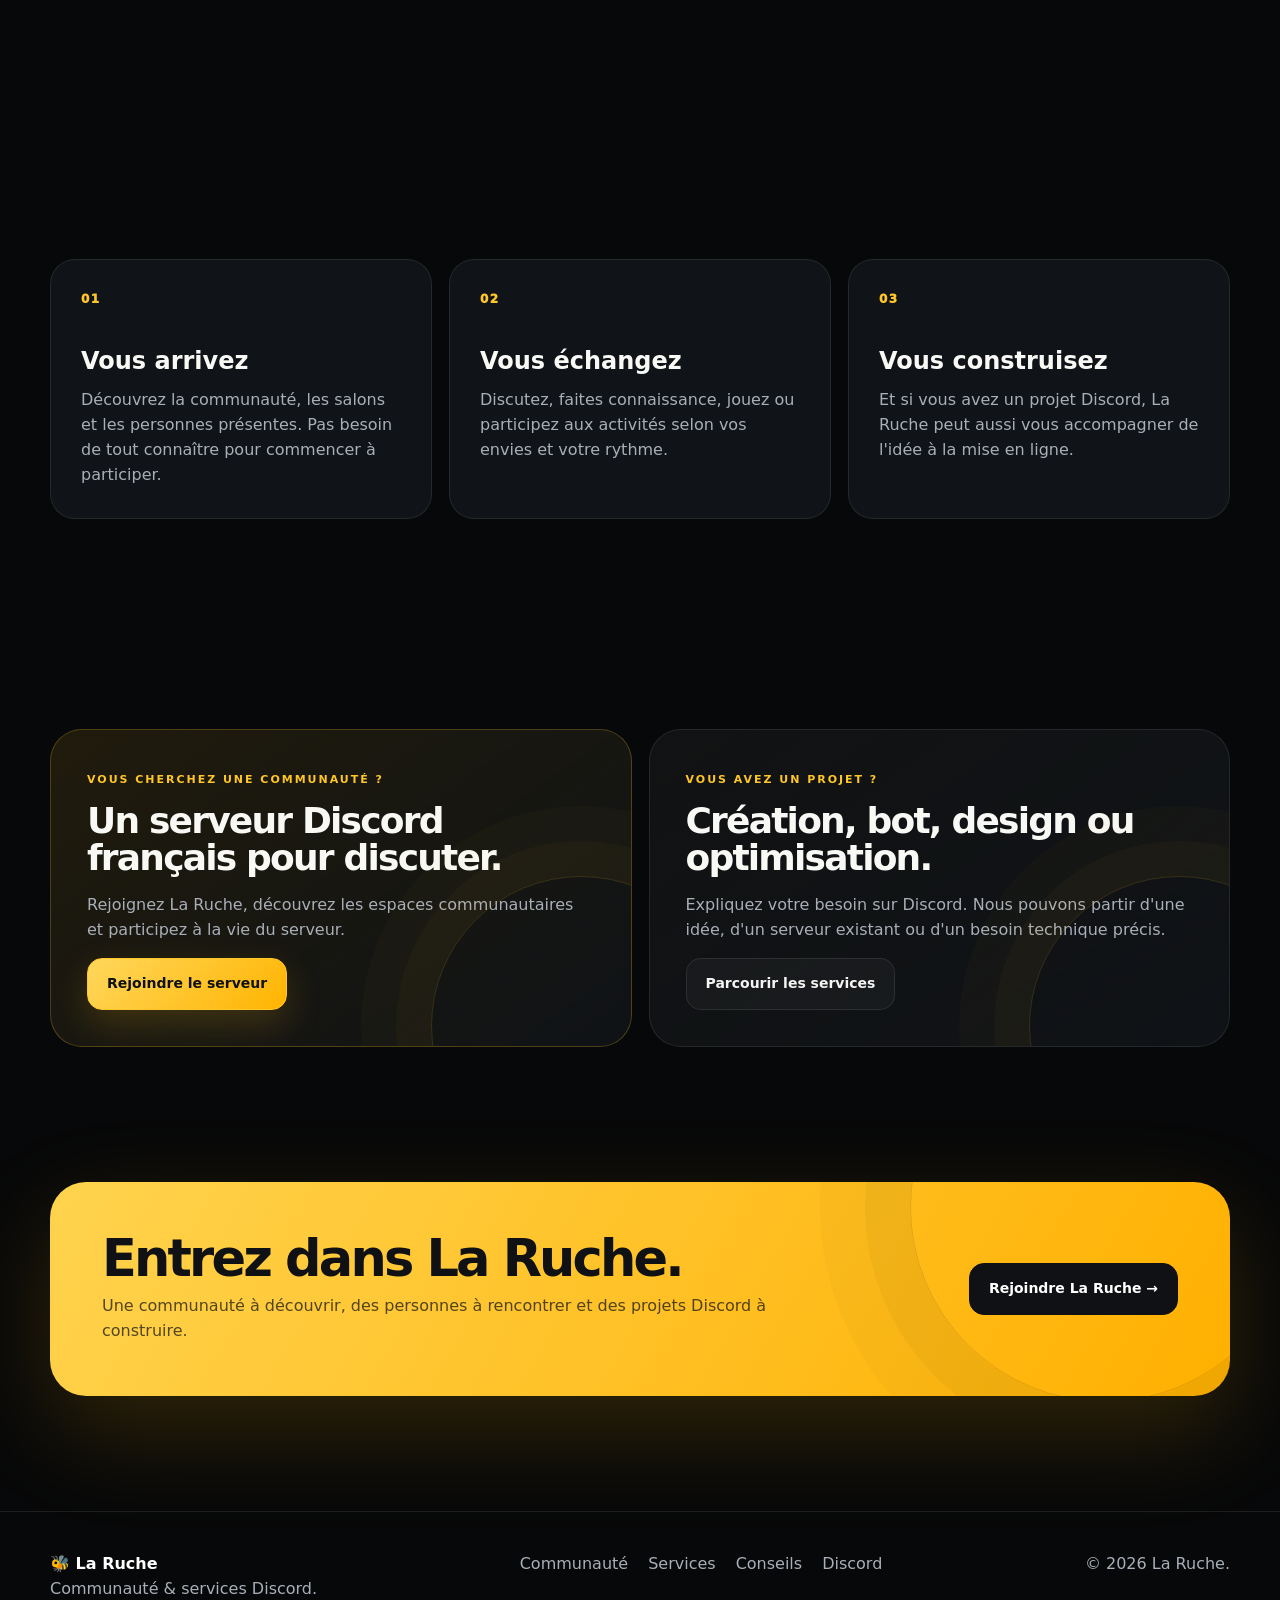
==== commit 3482904f: "Add files via upload" ====
--- a/index.html
+++ b/index.html
@@ -2,8 +2,8 @@
 <a class="skip" href="#contenu">Aller au contenu</a>
 <nav class="nav"><div class="container nav-inner"><a class="brand" href="/"><span class="brand-mark" aria-hidden="true"><svg viewBox="0 0 64 64" fill="none"><path d="M17 22h30l5 12-8 15H20L12 34l5-12Z" fill="currentColor"/><path d="M20 26h24M18 35h28M22 44h20" stroke="#ffc629" stroke-width="4" stroke-linecap="round"/><circle cx="24" cy="18" r="3" fill="currentColor"/><circle cx="40" cy="18" r="3" fill="currentColor"/></svg></span><span>LA RUCHE</span></a><div class="nav-links"><a class="active" href="/">Accueil</a><a href="/communaute.html">Communauté</a><a href="/services.html">Services</a><a href="/conseils.html">Conseils</a></div><a class="btn btn-gold nav-cta" data-invite href="https://discord.gg/laruche">Rejoindre Discord</a><button class="menu-toggle" data-menu-toggle aria-expanded="false" aria-label="Ouvrir le menu">☰</button></div><div class="mobile-menu" data-mobile-menu><a href="/">Accueil</a><a href="/communaute.html">Communauté</a><a href="/services.html">Services Discord</a><a href="/conseils.html">Conseils</a><a data-invite href="https://discord.gg/laruche">Rejoindre La Ruche</a></div></nav>
 <main id="contenu">
-<section class="hero"><div class="container hero-grid"><div class="reveal"><span class="eyebrow">🐝 Communauté & universs Discord</span><h1>Entrez dans <span class="gold">La Ruche.</span><br><span class="outline">Restez pour</span> les rencontres.</h1><p class="lead">Un espace Discord français pour discuter, rencontrer de nouvelles personnes, jouer ensemble et partager des moments. Et pour les créateurs, un accompagnement complet pour construire et faire évoluer leur serveur.</p><div class="actions"><a class="btn btn-gold" data-invite href="https://discord.gg/laruche">🐝 Rejoindre La Ruche</a><a class="btn btn-ghost" href="/services.html">Découvrir les services →</a></div><div class="hero-meta"><span class="meta-item"><i class="live"></i> Communauté active</span><span class="meta-item">💬 Discussion</span><span class="meta-item">🎮 Jeux</span><span class="meta-item">🤝 Rencontres</span></div></div>
-<div class="hero-art reveal delay-1"><div class="honeycomb"></div><div class="orbit"></div><div class="core" aria-hidden="true"><svg viewBox="0 0 100 100" fill="none"><path d="M28 36c3-11 14-18 22-18s19 7 22 18l-7 31H35l-7-31Z" fill="#151515"/><path d="M25 40h50M27 52h46M31 64h38" stroke="#ffc629" stroke-width="7" stroke-linecap="round"/><path d="M20 30 8 20M80 30l12-10M34 20 27 8M66 20l7-12" stroke="#151515" stroke-width="5" stroke-linecap="round"/></svg></div><div class="art-label"><strong>Une communauté. Des projets. Un univers.</strong><span>La Ruche · Discord</span></div><div class="float-card f1"><div class="float-icon">💬</div><div><b>Discuter</b><span>à son rythme</span></div></div><div class="float-card f2"><div class="float-icon">🤝</div><div><b>Rencontrer</b><span>créer des liens</span></div></div><div class="float-card f3"><div class="float-icon">🎮</div><div><b>Jouer ensemble</b><span>trouver des joueurs</span></div></div><div class="float-card f4"><div class="float-icon">🛠️</div><div><b>Construire</b><span>projets Discord</span></div></div></div></div></section>
+<section class="hero"><div class="container hero-grid"><div class="reveal"><span class="eyebrow">🐝 Communauté & univers Discord</span><h1>Entrez dans <span class="gold">La Ruche.</span><br><span class="outline">Restez pour</span> les rencontres.</h1><p class="lead">Un espace Discord français pour discuter, rencontrer de nouvelles personnes, jouer ensemble et partager des moments. Et pour les créateurs, un accompagnement complet pour construire et faire évoluer leur serveur.</p><div class="actions"><a class="btn btn-gold" data-invite href="https://discord.gg/laruche">🐝 Rejoindre La Ruche</a><a class="btn btn-ghost" href="/services.html">Découvrir les services →</a></div><div class="hero-meta"><span class="meta-item"><i class="live"></i> Communauté active</span><span class="meta-item">💬 Discussion</span><span class="meta-item">🎮 Jeux</span><span class="meta-item">🤝 Rencontres</span></div></div>
+<div class="hero-art reveal delay-1"><div class="honeycomb"></div><div class="orbit"></div><div class="core" aria-hidden="true"><img src="/assets/logo-la-ruche.gif" alt="Logo La Ruche" class="hero-logo"></div><div class="art-label"><strong>Une communauté. Des projets. Un univers.</strong><span>La Ruche · Discord</span></div><div class="float-card f1"><div class="float-icon">💬</div><div><b>Discuter</b><span>à son rythme</span></div></div><div class="float-card f2"><div class="float-icon">🤝</div><div><b>Rencontrer</b><span>créer des liens</span></div></div><div class="float-card f3"><div class="float-icon">🎮</div><div><b>Jouer ensemble</b><span>trouver des joueurs</span></div></div><div class="float-card f4"><div class="float-icon">🛠️</div><div><b>Construire</b><span>projets Discord</span></div></div></div></div></section>
 <div class="marquee"><div class="marquee-track"><span>COMMUNAUTÉ</span><b>✦</b><span>DISCUSSION</span><b>✦</b><span>RENCONTRES</span><b>✦</b><span>JEUX</span><b>✦</b><span>BOTS</span><b>✦</b><span>DESIGN</span><b>✦</b><span>SÉCURITÉ</span><b>✦</b><span>OPTIMISATION</span><b>✦</b><span>COMMUNAUTÉ</span><b>✦</b><span>DISCUSSION</span><b>✦</b><span>RENCONTRES</span><b>✦</b><span>JEUX</span><b>✦</b><span>BOTS</span><b>✦</b><span>DESIGN</span><b>✦</b><span>SÉCURITÉ</span><b>✦</b><span>OPTIMISATION</span></div></div>
 <section class="section"><div class="container"><div class="section-head reveal"><span class="tag">La communauté</span><h2>Venez pour discuter. Restez pour les rencontres.</h2><p>La Ruche est une communauté Discord française généraliste : vous pouvez venir parler, faire connaissance, trouver des personnes avec qui jouer ou simplement passer un moment avec du monde.</p></div><div class="grid"><article class="card community-card reveal"><span class="number">01</span><div class="icon">💬</div><h3>Discuter</h3><p>Des espaces pour parler, partager et participer aux conversations sans pression.</p></article><article class="card community-card reveal delay-1"><span class="number">02</span><div class="icon">🤝</div><h3>Rencontrer</h3><p>Faire connaissance avec de nouvelles personnes et créer des liens au fil des échanges.</p></article><article class="card community-card reveal delay-2"><span class="number">03</span><div class="icon">🎮</div><h3>Jouer ensemble</h3><p>Trouver des membres avec qui jouer et partager des moments en vocal.</p></article><article class="card community-card reveal"><span class="number">04</span><div class="icon">🌙</div><h3>Quand on se sent seul</h3><p>Un endroit où venir discuter, même simplement pour ne pas rester seul devant son écran.</p></article><article class="card community-card reveal delay-1"><span class="number">05</span><div class="icon">🎉</div><h3>Participer</h3><p>Animations, jeux, événements et activités pour faire vivre le serveur.</p></article><article class="card community-card reveal delay-2"><span class="number">06</span><div class="icon">🐝</div><h3>Une communauté généraliste</h3><p>Plusieurs façons de rencontrer du monde, selon vos envies et votre rythme.</p></article></div></div></section>
 <section class="section dark"><div class="container"><div class="section-head reveal"><span class="tag">Services Discord</span><h2>Votre serveur. Notre savoir-faire.</h2><p>De la création à la maintenance, La Ruche accompagne les projets Discord avec une approche complète : structure, automatisation, design, sécurité et évolution.</p></div><div class="bento"><a class="card feature reveal" href="/services/creation-serveur-discord.html"><div class="feature-copy"><div class="icon">🧱</div><h3>Construire une base solide dès le départ.</h3><p>Structure, rôles, salons, permissions et organisation : une base claire pour votre communauté, votre activité ou votre projet.</p><span class="btn btn-ghost" style="margin-top:22px">Découvrir la création →</span></div></a><div class="stack"><a class="card mini-feature reveal delay-1" href="/services/bot-discord.html"><div class="icon">⚙️</div><h3>Bots & automatisation</h3><p>Installation, configuration et développement sur mesure.</p></a><a class="card mini-feature reveal delay-2" href="/services/design-discord.html"><div class="icon">✨</div><h3>Design & identité</h3><p>Embeds, bannières, logos et cohérence visuelle.</p></a></div></div><div style="margin-top:20px"><a class="btn btn-ghost" href="/services.html">Voir les 7 services Discord →</a></div></div></section>
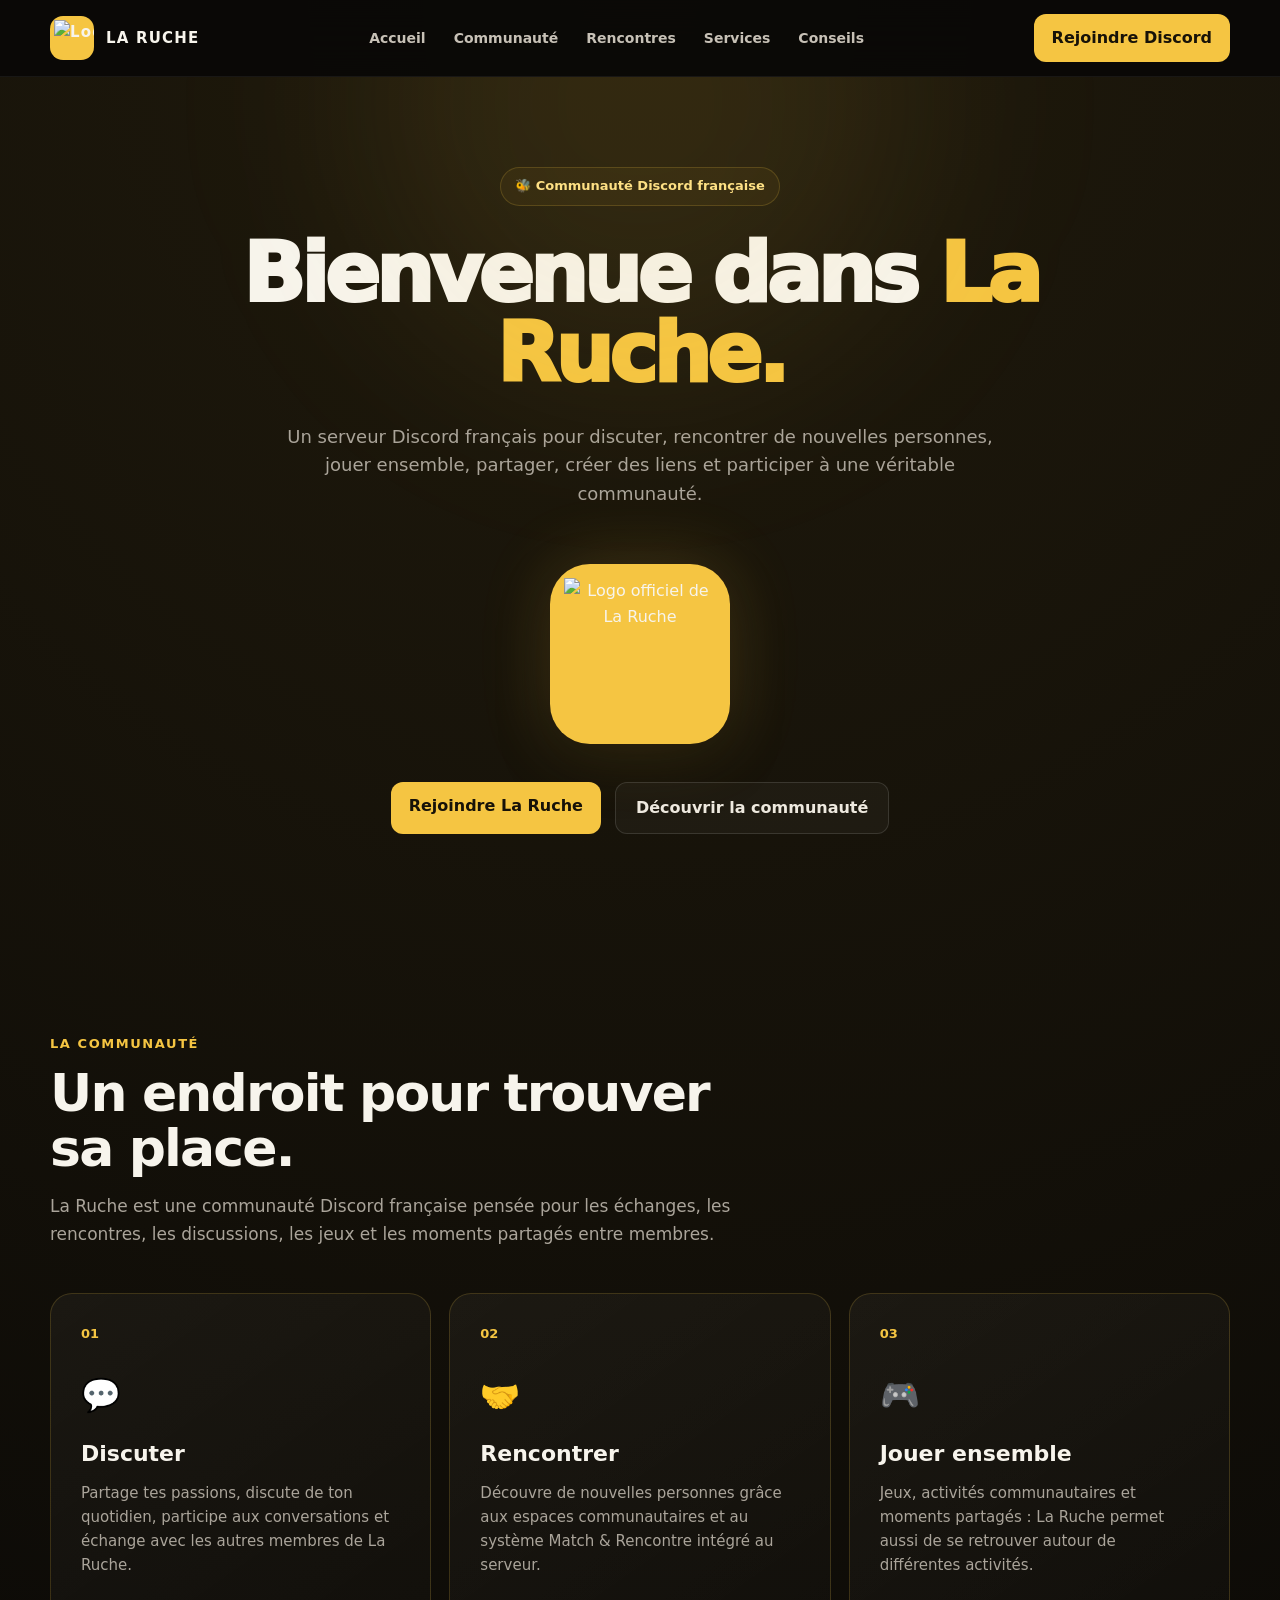
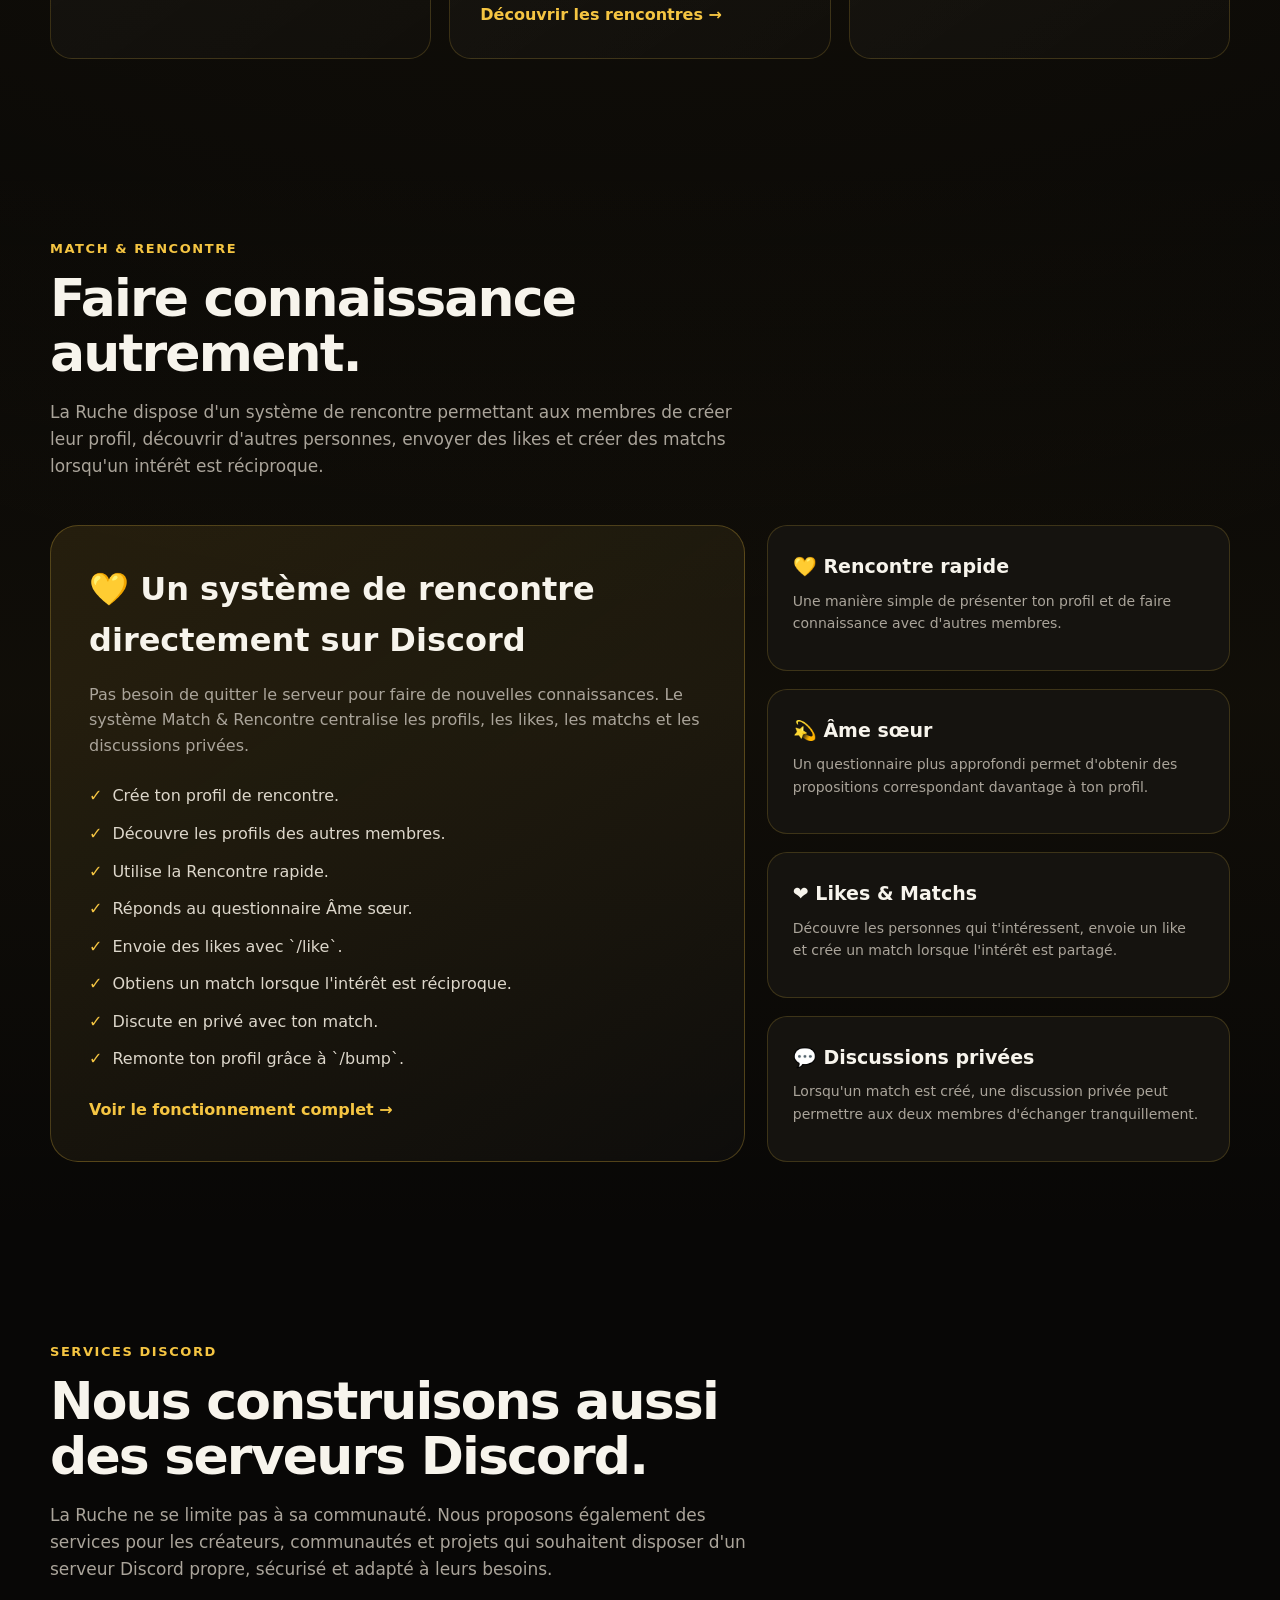
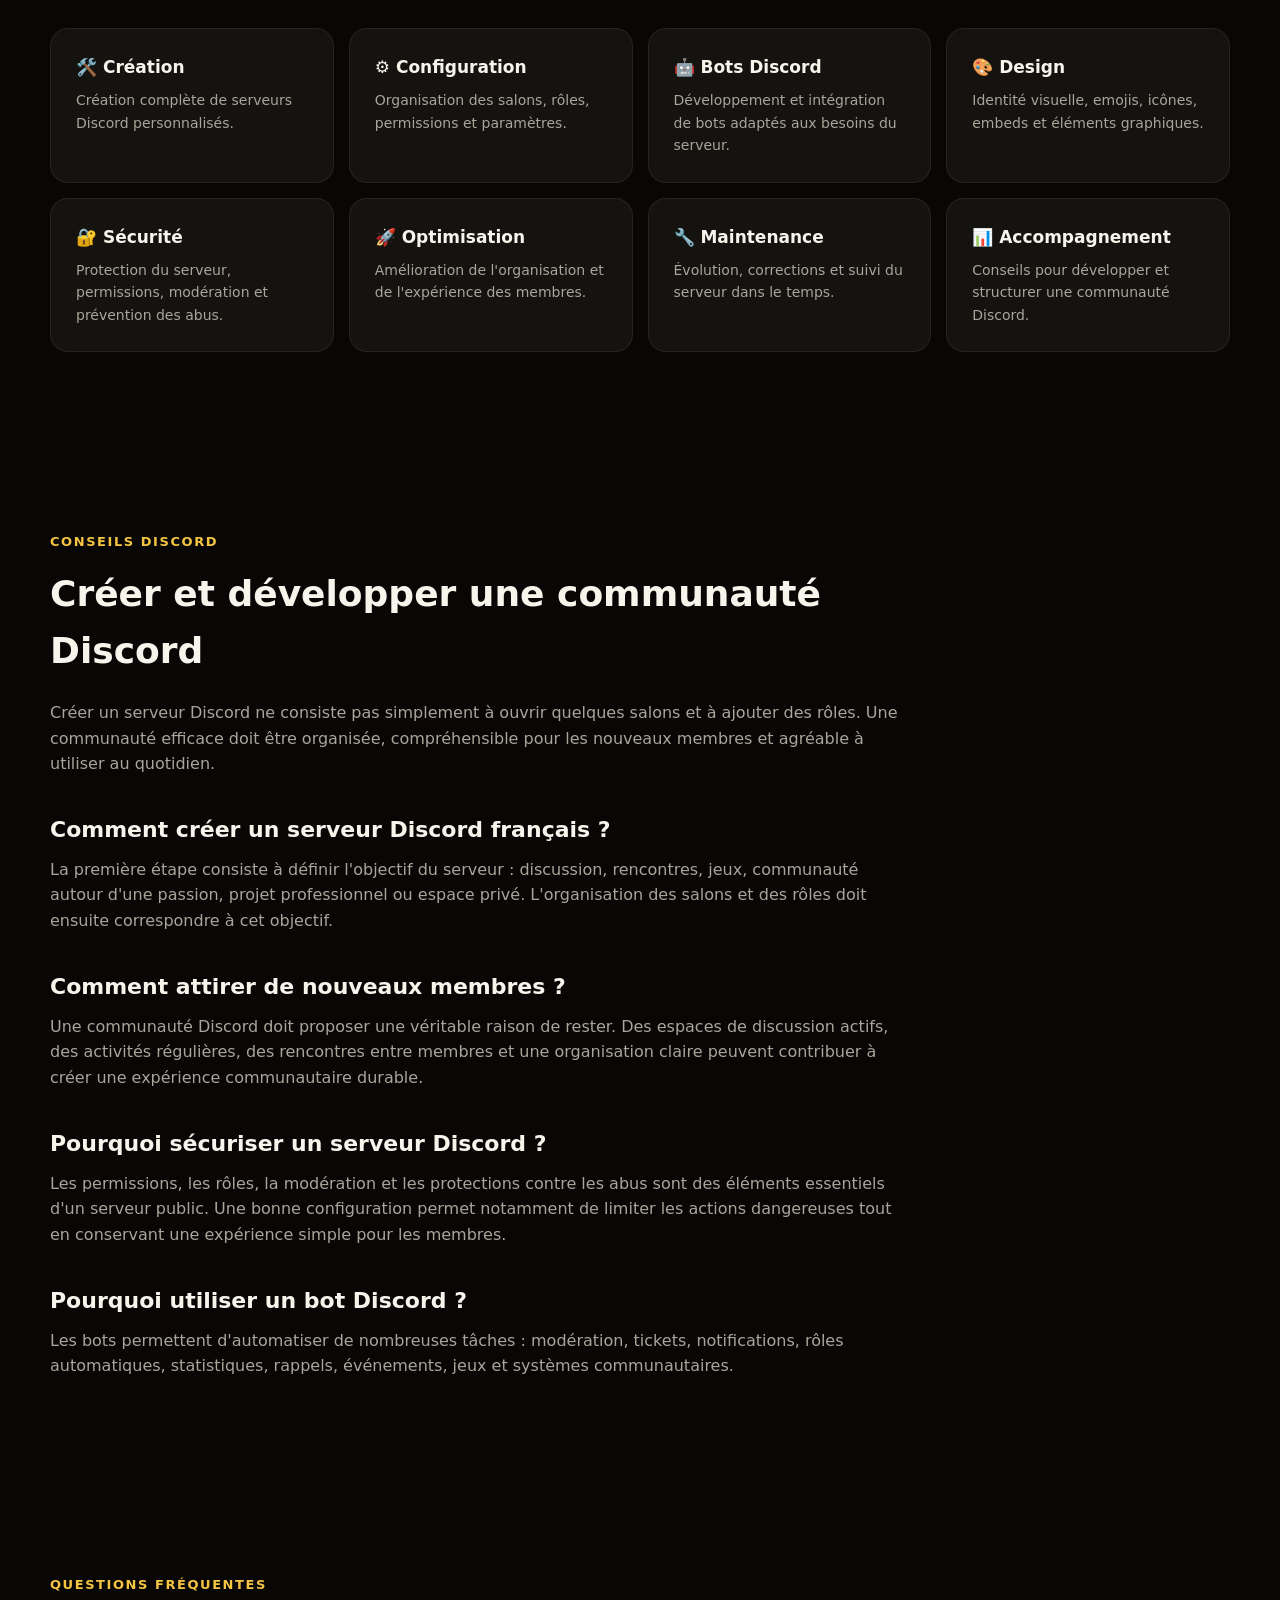
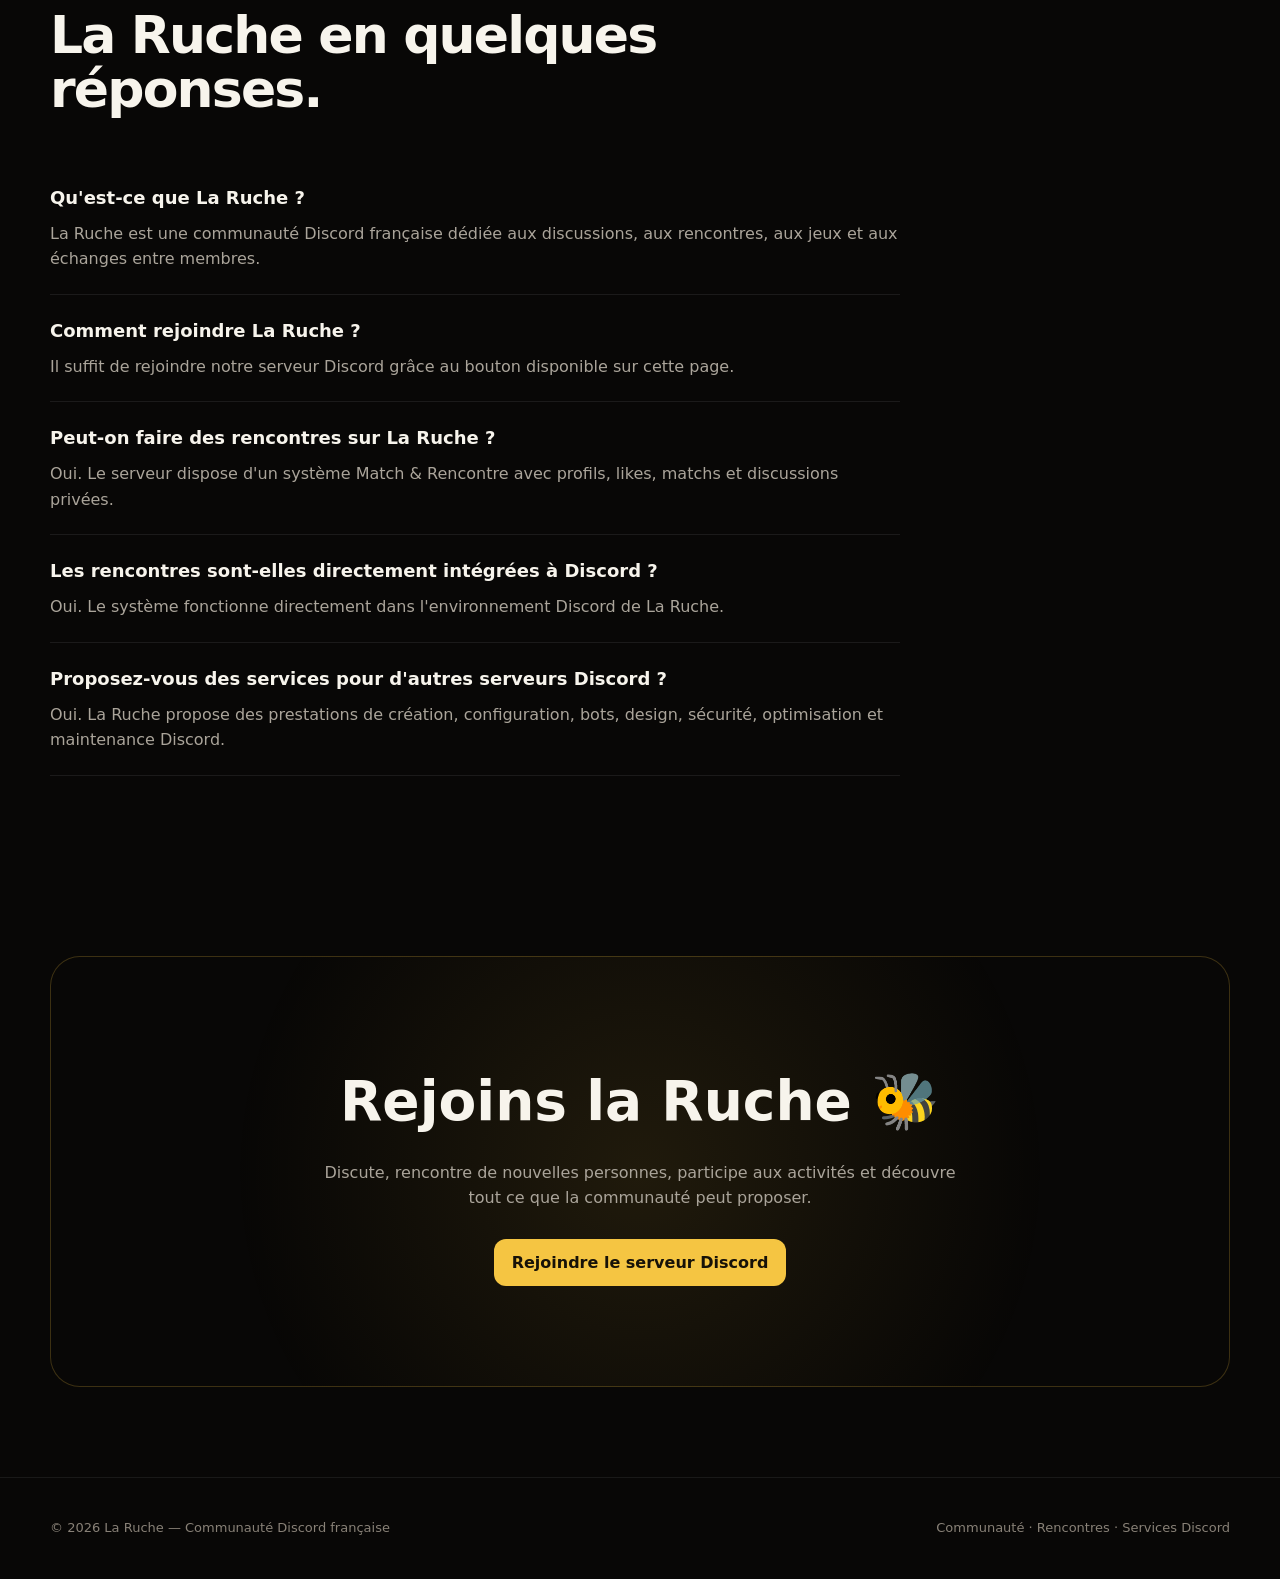
==== commit 3d547f19: "Create index.html" ====
--- a/index.html
+++ b/index.html
@@ -1,14 +1,1703 @@
-<!doctype html><html lang="fr"><head><meta charset="utf-8"><meta name="viewport" content="width=device-width,initial-scale=1"><meta name="theme-color" content="#0b0d0f"><title>La Ruche — Communauté Discord française & services Discord</title><meta name="description" content="La Ruche est une communauté Discord française pour discuter, rencontrer du monde et jouer, avec des services de création, bots, design, sécurité et optimisation Discord."><link rel="canonical" href="https://laruche.raphael-etienne68.workers.dev/"><meta name="robots" content="index,follow,max-image-preview:large"><meta property="og:type" content="website"><meta property="og:title" content="La Ruche — Communauté Discord française"><meta property="og:description" content="Discuter, rencontrer, jouer et construire des projets Discord. Découvrez La Ruche."><meta property="og:url" content="https://laruche.raphael-etienne68.workers.dev/"><meta name="twitter:card" content="summary_large_image"><link rel="icon" href="/favicon.svg" type="image/svg+xml"><link rel="stylesheet" href="/styles.css"></head><body>
-<a class="skip" href="#contenu">Aller au contenu</a>
-<nav class="nav"><div class="container nav-inner"><a class="brand" href="/"><span class="brand-mark" aria-hidden="true"><svg viewBox="0 0 64 64" fill="none"><path d="M17 22h30l5 12-8 15H20L12 34l5-12Z" fill="currentColor"/><path d="M20 26h24M18 35h28M22 44h20" stroke="#ffc629" stroke-width="4" stroke-linecap="round"/><circle cx="24" cy="18" r="3" fill="currentColor"/><circle cx="40" cy="18" r="3" fill="currentColor"/></svg></span><span>LA RUCHE</span></a><div class="nav-links"><a class="active" href="/">Accueil</a><a href="/communaute.html">Communauté</a><a href="/services.html">Services</a><a href="/conseils.html">Conseils</a></div><a class="btn btn-gold nav-cta" data-invite href="https://discord.gg/laruche">Rejoindre Discord</a><button class="menu-toggle" data-menu-toggle aria-expanded="false" aria-label="Ouvrir le menu">☰</button></div><div class="mobile-menu" data-mobile-menu><a href="/">Accueil</a><a href="/communaute.html">Communauté</a><a href="/services.html">Services Discord</a><a href="/conseils.html">Conseils</a><a data-invite href="https://discord.gg/laruche">Rejoindre La Ruche</a></div></nav>
-<main id="contenu">
-<section class="hero"><div class="container hero-grid"><div class="reveal"><span class="eyebrow">🐝 Communauté & univers Discord</span><h1>Entrez dans <span class="gold">La Ruche.</span><br><span class="outline">Restez pour</span> les rencontres.</h1><p class="lead">Un espace Discord français pour discuter, rencontrer de nouvelles personnes, jouer ensemble et partager des moments. Et pour les créateurs, un accompagnement complet pour construire et faire évoluer leur serveur.</p><div class="actions"><a class="btn btn-gold" data-invite href="https://discord.gg/laruche">🐝 Rejoindre La Ruche</a><a class="btn btn-ghost" href="/services.html">Découvrir les services →</a></div><div class="hero-meta"><span class="meta-item"><i class="live"></i> Communauté active</span><span class="meta-item">💬 Discussion</span><span class="meta-item">🎮 Jeux</span><span class="meta-item">🤝 Rencontres</span></div></div>
-<div class="hero-art reveal delay-1"><div class="honeycomb"></div><div class="orbit"></div><div class="core" aria-hidden="true"><img src="/assets/logo-la-ruche.gif" alt="Logo La Ruche" class="hero-logo"></div><div class="art-label"><strong>Une communauté. Des projets. Un univers.</strong><span>La Ruche · Discord</span></div><div class="float-card f1"><div class="float-icon">💬</div><div><b>Discuter</b><span>à son rythme</span></div></div><div class="float-card f2"><div class="float-icon">🤝</div><div><b>Rencontrer</b><span>créer des liens</span></div></div><div class="float-card f3"><div class="float-icon">🎮</div><div><b>Jouer ensemble</b><span>trouver des joueurs</span></div></div><div class="float-card f4"><div class="float-icon">🛠️</div><div><b>Construire</b><span>projets Discord</span></div></div></div></div></section>
-<div class="marquee"><div class="marquee-track"><span>COMMUNAUTÉ</span><b>✦</b><span>DISCUSSION</span><b>✦</b><span>RENCONTRES</span><b>✦</b><span>JEUX</span><b>✦</b><span>BOTS</span><b>✦</b><span>DESIGN</span><b>✦</b><span>SÉCURITÉ</span><b>✦</b><span>OPTIMISATION</span><b>✦</b><span>COMMUNAUTÉ</span><b>✦</b><span>DISCUSSION</span><b>✦</b><span>RENCONTRES</span><b>✦</b><span>JEUX</span><b>✦</b><span>BOTS</span><b>✦</b><span>DESIGN</span><b>✦</b><span>SÉCURITÉ</span><b>✦</b><span>OPTIMISATION</span></div></div>
-<section class="section"><div class="container"><div class="section-head reveal"><span class="tag">La communauté</span><h2>Venez pour discuter. Restez pour les rencontres.</h2><p>La Ruche est une communauté Discord française généraliste : vous pouvez venir parler, faire connaissance, trouver des personnes avec qui jouer ou simplement passer un moment avec du monde.</p></div><div class="grid"><article class="card community-card reveal"><span class="number">01</span><div class="icon">💬</div><h3>Discuter</h3><p>Des espaces pour parler, partager et participer aux conversations sans pression.</p></article><article class="card community-card reveal delay-1"><span class="number">02</span><div class="icon">🤝</div><h3>Rencontrer</h3><p>Faire connaissance avec de nouvelles personnes et créer des liens au fil des échanges.</p></article><article class="card community-card reveal delay-2"><span class="number">03</span><div class="icon">🎮</div><h3>Jouer ensemble</h3><p>Trouver des membres avec qui jouer et partager des moments en vocal.</p></article><article class="card community-card reveal"><span class="number">04</span><div class="icon">🌙</div><h3>Quand on se sent seul</h3><p>Un endroit où venir discuter, même simplement pour ne pas rester seul devant son écran.</p></article><article class="card community-card reveal delay-1"><span class="number">05</span><div class="icon">🎉</div><h3>Participer</h3><p>Animations, jeux, événements et activités pour faire vivre le serveur.</p></article><article class="card community-card reveal delay-2"><span class="number">06</span><div class="icon">🐝</div><h3>Une communauté généraliste</h3><p>Plusieurs façons de rencontrer du monde, selon vos envies et votre rythme.</p></article></div></div></section>
-<section class="section dark"><div class="container"><div class="section-head reveal"><span class="tag">Services Discord</span><h2>Votre serveur. Notre savoir-faire.</h2><p>De la création à la maintenance, La Ruche accompagne les projets Discord avec une approche complète : structure, automatisation, design, sécurité et évolution.</p></div><div class="bento"><a class="card feature reveal" href="/services/creation-serveur-discord.html"><div class="feature-copy"><div class="icon">🧱</div><h3>Construire une base solide dès le départ.</h3><p>Structure, rôles, salons, permissions et organisation : une base claire pour votre communauté, votre activité ou votre projet.</p><span class="btn btn-ghost" style="margin-top:22px">Découvrir la création →</span></div></a><div class="stack"><a class="card mini-feature reveal delay-1" href="/services/bot-discord.html"><div class="icon">⚙️</div><h3>Bots & automatisation</h3><p>Installation, configuration et développement sur mesure.</p></a><a class="card mini-feature reveal delay-2" href="/services/design-discord.html"><div class="icon">✨</div><h3>Design & identité</h3><p>Embeds, bannières, logos et cohérence visuelle.</p></a></div></div><div style="margin-top:20px"><a class="btn btn-ghost" href="/services.html">Voir les 7 services Discord →</a></div></div></section>
-<section class="section"><div class="container"><div class="section-head reveal"><span class="tag">Comment ça marche</span><h2>Simple, clair, humain.</h2></div><div class="steps"><article class="step reveal"><h3>Vous arrivez</h3><p>Découvrez la communauté, les salons et les personnes présentes. Pas besoin de tout connaître pour commencer à participer.</p></article><article class="step reveal delay-1"><h3>Vous échangez</h3><p>Discutez, faites connaissance, jouez ou participez aux activités selon vos envies et votre rythme.</p></article><article class="step reveal delay-2"><h3>Vous construisez</h3><p>Et si vous avez un projet Discord, La Ruche peut aussi vous accompagner de l'idée à la mise en ligne.</p></article></div></div></section>
-<section class="section"><div class="container split"><div class="panel reveal"><span class="tag">Vous cherchez une communauté ?</span><h2>Un serveur Discord français pour discuter.</h2><p>Rejoignez La Ruche, découvrez les espaces communautaires et participez à la vie du serveur.</p><a class="btn btn-gold" data-invite href="https://discord.gg/laruche">Rejoindre le serveur</a><div class="panel-orb"></div></div><div class="panel reveal delay-1"><span class="tag">Vous avez un projet ?</span><h2>Création, bot, design ou optimisation.</h2><p>Expliquez votre besoin sur Discord. Nous pouvons partir d'une idée, d'un serveur existant ou d'un besoin technique précis.</p><a class="btn btn-ghost" href="/services.html">Parcourir les services</a><div class="panel-orb"></div></div></div></section>
-<section class="cta"><div class="container"><div class="cta-box reveal"><div><h2>Entrez dans La Ruche.</h2><p>Une communauté à découvrir, des personnes à rencontrer et des projets Discord à construire.</p></div><a class="btn" data-invite href="https://discord.gg/laruche">Rejoindre La Ruche →</a><div class="cta-pattern"></div></div></div></section>
-</main><footer><div class="container footer-inner"><div><div class="footer-brand">🐝 La Ruche</div><div>Communauté & services Discord.</div></div><div class="footer-links"><a href="/communaute.html">Communauté</a><a href="/services.html">Services</a><a href="/conseils.html">Conseils</a><a data-invite href="https://discord.gg/laruche">Discord</a></div><div>© <span data-year></span> La Ruche.</div></div></footer>
-<script src="/script.js"></script><script type="application/ld+json">{"@context":"https://schema.org","@type":"WebSite","name":"La Ruche","url":"https://laruche.raphael-etienne68.workers.dev","inLanguage":"fr-FR","description":"Communauté française et services de création, configuration et optimisation de serveurs Discord."}</script></body></html>
+<!DOCTYPE html>
+<html lang="fr">
+<head>
+  <meta charset="UTF-8">
+
+  <meta
+    name="viewport"
+    content="width=device-width, initial-scale=1.0"
+  >
+
+  <title>
+    La Ruche — Communauté Discord française, rencontres & services Discord
+  </title>
+
+  <meta
+    name="description"
+    content="La Ruche est une communauté Discord française pour discuter, rencontrer du monde, faire des rencontres, jouer ensemble et participer à des activités communautaires. Découvrez aussi nos services de création, bots, design, sécurité et optimisation Discord."
+  >
+
+  <meta
+    name="keywords"
+    content="serveur Discord français, communauté Discord, serveur Discord rencontre, serveur Discord amis, rencontres Discord, discussion Discord, serveur Discord jeux, bot Discord, création serveur Discord, configuration Discord, design Discord, sécurité Discord"
+  >
+
+  <meta name="robots" content="index, follow">
+
+  <meta name="author" content="La Ruche">
+
+  <link
+    rel="canonical"
+    href="https://laruche.raphael-etienne68.workers.dev/"
+  >
+
+  <!-- Open Graph -->
+  <meta
+    property="og:type"
+    content="website"
+  >
+
+  <meta
+    property="og:title"
+    content="La Ruche — Communauté Discord française"
+  >
+
+  <meta
+    property="og:description"
+    content="Une communauté Discord française pour discuter, rencontrer du monde, jouer ensemble et créer des liens. La Ruche propose également des services Discord."
+  >
+
+  <meta
+    property="og:url"
+    content="https://laruche.raphael-etienne68.workers.dev/"
+  >
+
+  <meta
+    property="og:site_name"
+    content="La Ruche"
+  >
+
+  <meta
+    property="og:image"
+    content="https://laruche.raphael-etienne68.workers.dev/assets/laruche-logo.png"
+  >
+
+  <meta
+    property="og:locale"
+    content="fr_FR"
+  >
+
+  <!-- Twitter / X -->
+  <meta
+    name="twitter:card"
+    content="summary_large_image"
+  >
+
+  <meta
+    name="twitter:title"
+    content="La Ruche — Communauté Discord française"
+  >
+
+  <meta
+    name="twitter:description"
+    content="Rejoins La Ruche, une communauté Discord française dédiée aux discussions, rencontres, jeux et échanges."
+  >
+
+  <meta
+    name="twitter:image"
+    content="https://laruche.raphael-etienne68.workers.dev/assets/laruche-logo.png"
+  >
+
+  <!-- JSON-LD : Organisation -->
+  <script type="application/ld+json">
+  {
+    "@context": "https://schema.org",
+    "@type": "Organization",
+    "name": "La Ruche",
+    "url": "https://laruche.raphael-etienne68.workers.dev/",
+    "logo": "https://laruche.raphael-etienne68.workers.dev/assets/laruche-logo.png",
+    "description": "La Ruche est une communauté Discord française dédiée aux discussions, rencontres, jeux et échanges, avec également des services spécialisés pour les serveurs Discord."
+  }
+  </script>
+
+  <!-- JSON-LD : WebSite -->
+  <script type="application/ld+json">
+  {
+    "@context": "https://schema.org",
+    "@type": "WebSite",
+    "name": "La Ruche",
+    "url": "https://laruche.raphael-etienne68.workers.dev/",
+    "inLanguage": "fr-FR"
+  }
+  </script>
+
+  <!-- JSON-LD : FAQ -->
+  <script type="application/ld+json">
+  {
+    "@context": "https://schema.org",
+    "@type": "FAQPage",
+    "mainEntity": [
+      {
+        "@type": "Question",
+        "name": "Qu'est-ce que La Ruche ?",
+        "acceptedAnswer": {
+          "@type": "Answer",
+          "text": "La Ruche est une communauté Discord française permettant de discuter, rencontrer de nouvelles personnes, jouer ensemble et participer à différentes activités communautaires."
+        }
+      },
+      {
+        "@type": "Question",
+        "name": "Comment rejoindre La Ruche ?",
+        "acceptedAnswer": {
+          "@type": "Answer",
+          "text": "La Ruche est accessible directement depuis Discord. Il suffit de rejoindre le serveur grâce au lien d'invitation disponible sur le site."
+        }
+      },
+      {
+        "@type": "Question",
+        "name": "La Ruche propose-t-elle un système de rencontres ?",
+        "acceptedAnswer": {
+          "@type": "Answer",
+          "text": "Oui. La Ruche possède un système Match & Rencontre permettant de créer un profil, découvrir d'autres membres, envoyer des likes et créer des matchs réciproques."
+        }
+      },
+      {
+        "@type": "Question",
+        "name": "Peut-on discuter en privé avec un match ?",
+        "acceptedAnswer": {
+          "@type": "Answer",
+          "text": "Oui. Lorsqu'un intérêt est réciproque, un espace de discussion privé peut être créé entre les deux membres concernés."
+        }
+      },
+      {
+        "@type": "Question",
+        "name": "La Ruche propose-t-elle des services Discord ?",
+        "acceptedAnswer": {
+          "@type": "Answer",
+          "text": "Oui. La Ruche propose notamment des services de création, configuration, développement de bots, design, sécurité, optimisation et maintenance de serveurs Discord."
+        }
+      }
+    ]
+  }
+  </script>
+
+  <style>
+    :root {
+      --bg: #080706;
+      --bg-soft: #11100d;
+      --card: #15130f;
+      --card-hover: #1b1812;
+      --gold: #f5c542;
+      --gold-light: #ffe38a;
+      --text: #f7f4ec;
+      --muted: #aaa49a;
+      --border: rgba(245, 197, 66, 0.18);
+      --radius: 22px;
+      --max-width: 1180px;
+    }
+
+    * {
+      box-sizing: border-box;
+      margin: 0;
+      padding: 0;
+    }
+
+    html {
+      scroll-behavior: smooth;
+    }
+
+    body {
+      font-family:
+        Inter,
+        system-ui,
+        -apple-system,
+        BlinkMacSystemFont,
+        "Segoe UI",
+        sans-serif;
+      background:
+        radial-gradient(
+          circle at 50% 0%,
+          rgba(245, 197, 66, 0.10),
+          transparent 35%
+        ),
+        var(--bg);
+      color: var(--text);
+      line-height: 1.6;
+    }
+
+    a {
+      color: inherit;
+      text-decoration: none;
+    }
+
+    img {
+      max-width: 100%;
+      display: block;
+    }
+
+    .container {
+      width: min(
+        calc(100% - 40px),
+        var(--max-width)
+      );
+      margin: auto;
+    }
+
+    /* =========================
+       HEADER
+    ========================= */
+
+    header {
+      position: sticky;
+      top: 0;
+      z-index: 1000;
+      background: rgba(8, 7, 6, 0.88);
+      backdrop-filter: blur(18px);
+      border-bottom: 1px solid rgba(255,255,255,0.06);
+    }
+
+    .nav {
+      height: 76px;
+      display: flex;
+      align-items: center;
+      justify-content: space-between;
+      gap: 24px;
+    }
+
+    .brand {
+      display: flex;
+      align-items: center;
+      gap: 12px;
+      font-weight: 900;
+      letter-spacing: 0.08em;
+      font-size: 15px;
+      white-space: nowrap;
+    }
+
+    .brand-mark {
+      width: 44px;
+      height: 44px;
+      border-radius: 13px;
+      background: var(--gold);
+      display: grid;
+      place-items: center;
+      overflow: hidden;
+      flex-shrink: 0;
+    }
+
+    .brand-mark img {
+      width: 100%;
+      height: 100%;
+      object-fit: contain;
+      padding: 4px;
+    }
+
+    .desktop-nav {
+      display: flex;
+      align-items: center;
+      gap: 28px;
+      color: #c7c1b6;
+      font-size: 14px;
+      font-weight: 600;
+    }
+
+    .desktop-nav a {
+      transition: color .2s ease;
+    }
+
+    .desktop-nav a:hover {
+      color: var(--gold);
+    }
+
+    .discord-button {
+      background: var(--gold);
+      color: #171208;
+      padding: 11px 18px;
+      border-radius: 12px;
+      font-weight: 800;
+      transition: transform .2s ease, background .2s ease;
+      white-space: nowrap;
+    }
+
+    .discord-button:hover {
+      transform: translateY(-2px);
+      background: var(--gold-light);
+    }
+
+    .menu-button {
+      display: none;
+      background: transparent;
+      color: white;
+      border: 0;
+      font-size: 25px;
+      cursor: pointer;
+    }
+
+    /* =========================
+       HERO
+    ========================= */
+
+    .hero {
+      padding: 90px 0 110px;
+      text-align: center;
+      position: relative;
+      overflow: hidden;
+    }
+
+    .hero::before {
+      content: "";
+      position: absolute;
+      width: 550px;
+      height: 550px;
+      background: rgba(245, 197, 66, 0.09);
+      filter: blur(100px);
+      border-radius: 50%;
+      top: -250px;
+      left: 50%;
+      transform: translateX(-50%);
+      pointer-events: none;
+    }
+
+    .hero-badge {
+      display: inline-flex;
+      align-items: center;
+      gap: 8px;
+      padding: 8px 14px;
+      border: 1px solid var(--border);
+      border-radius: 999px;
+      color: var(--gold-light);
+      background: rgba(245,197,66,.05);
+      font-size: 13px;
+      font-weight: 700;
+      margin-bottom: 28px;
+    }
+
+    .hero h1 {
+      max-width: 900px;
+      margin: auto;
+      font-size: clamp(42px, 7vw, 82px);
+      line-height: .98;
+      letter-spacing: -0.055em;
+      font-weight: 950;
+    }
+
+    .hero h1 span {
+      color: var(--gold);
+    }
+
+    .hero-description {
+      max-width: 720px;
+      margin: 28px auto 0;
+      color: var(--muted);
+      font-size: 18px;
+    }
+
+    .hero-logo {
+      width: 180px;
+      height: 180px;
+      margin: 55px auto 0;
+      border-radius: 40px;
+      background: var(--gold);
+      padding: 14px;
+      box-shadow:
+        0 0 70px rgba(245,197,66,.20),
+        0 20px 50px rgba(0,0,0,.35);
+    }
+
+    .hero-logo img {
+      width: 100%;
+      height: 100%;
+      object-fit: contain;
+    }
+
+    .hero-actions {
+      margin-top: 38px;
+      display: flex;
+      justify-content: center;
+      gap: 14px;
+      flex-wrap: wrap;
+    }
+
+    .secondary-button {
+      padding: 12px 20px;
+      border: 1px solid rgba(255,255,255,.12);
+      border-radius: 12px;
+      color: #eee9df;
+      background: rgba(255,255,255,.035);
+      font-weight: 700;
+    }
+
+    /* =========================
+       SECTIONS
+    ========================= */
+
+    section {
+      padding: 90px 0;
+    }
+
+    .section-header {
+      max-width: 700px;
+      margin-bottom: 45px;
+    }
+
+    .eyebrow {
+      color: var(--gold);
+      font-size: 13px;
+      font-weight: 900;
+      text-transform: uppercase;
+      letter-spacing: .12em;
+      margin-bottom: 12px;
+    }
+
+    .section-header h2 {
+      font-size: clamp(32px, 5vw, 52px);
+      line-height: 1.05;
+      letter-spacing: -.035em;
+      margin-bottom: 18px;
+    }
+
+    .section-header p {
+      color: var(--muted);
+      font-size: 17px;
+    }
+
+    /* =========================
+       COMMUNITY
+    ========================= */
+
+    .cards {
+      display: grid;
+      grid-template-columns: repeat(3, 1fr);
+      gap: 18px;
+    }
+
+    .card {
+      background:
+        linear-gradient(
+          145deg,
+          rgba(255,255,255,.045),
+          rgba(255,255,255,.015)
+        );
+      border: 1px solid var(--border);
+      border-radius: var(--radius);
+      padding: 30px;
+      transition: transform .25s ease, border-color .25s ease;
+    }
+
+    .card:hover {
+      transform: translateY(-5px);
+      border-color: rgba(245,197,66,.38);
+    }
+
+    .card-number {
+      color: var(--gold);
+      font-weight: 900;
+      font-size: 13px;
+    }
+
+    .card-icon {
+      font-size: 32px;
+      margin: 25px 0 15px;
+    }
+
+    .card h3 {
+      font-size: 22px;
+      margin-bottom: 10px;
+    }
+
+    .card p {
+      color: var(--muted);
+      font-size: 15px;
+    }
+
+    /* =========================
+       RENCONTRES
+    ========================= */
+
+    .encounter-section {
+      background:
+        linear-gradient(
+          180deg,
+          transparent,
+          rgba(245,197,66,.035),
+          transparent
+        );
+    }
+
+    .encounter-grid {
+      display: grid;
+      grid-template-columns: 1.2fr .8fr;
+      gap: 22px;
+      align-items: stretch;
+    }
+
+    .encounter-main {
+      background: linear-gradient(
+        145deg,
+        rgba(245,197,66,.10),
+        rgba(255,255,255,.025)
+      );
+      border: 1px solid rgba(245,197,66,.25);
+      border-radius: 28px;
+      padding: 38px;
+    }
+
+    .encounter-main h3 {
+      font-size: 32px;
+      margin-bottom: 15px;
+    }
+
+    .encounter-main p {
+      color: var(--muted);
+      margin-bottom: 25px;
+    }
+
+    .encounter-list {
+      list-style: none;
+      display: grid;
+      gap: 12px;
+    }
+
+    .encounter-list li {
+      display: flex;
+      gap: 10px;
+      color: #ddd7cb;
+    }
+
+    .encounter-list span {
+      color: var(--gold);
+    }
+
+    .encounter-side {
+      display: grid;
+      gap: 18px;
+    }
+
+    .encounter-mini {
+      border: 1px solid var(--border);
+      background: var(--card);
+      border-radius: 20px;
+      padding: 25px;
+    }
+
+    .encounter-mini h4 {
+      margin-bottom: 8px;
+      font-size: 19px;
+    }
+
+    .encounter-mini p {
+      color: var(--muted);
+      font-size: 14px;
+    }
+
+    .learn-more {
+      display: inline-flex;
+      margin-top: 25px;
+      color: var(--gold);
+      font-weight: 800;
+    }
+
+    /* =========================
+       SERVICES
+    ========================= */
+
+    .services-grid {
+      display: grid;
+      grid-template-columns: repeat(4, 1fr);
+      gap: 15px;
+    }
+
+    .service {
+      padding: 25px;
+      background: var(--card);
+      border: 1px solid rgba(255,255,255,.07);
+      border-radius: 18px;
+    }
+
+    .service h3 {
+      font-size: 17px;
+      margin-bottom: 8px;
+    }
+
+    .service p {
+      color: var(--muted);
+      font-size: 14px;
+    }
+
+    /* =========================
+       SEO CONTENT
+    ========================= */
+
+    .seo-content {
+      max-width: 850px;
+    }
+
+    .seo-content h2 {
+      font-size: 36px;
+      margin-bottom: 20px;
+    }
+
+    .seo-content h3 {
+      margin-top: 35px;
+      margin-bottom: 10px;
+      font-size: 22px;
+    }
+
+    .seo-content p {
+      color: var(--muted);
+      margin-bottom: 16px;
+    }
+
+    /* =========================
+       FAQ
+    ========================= */
+
+    .faq {
+      max-width: 850px;
+    }
+
+    .faq-item {
+      border-bottom: 1px solid rgba(255,255,255,.08);
+      padding: 22px 0;
+    }
+
+    .faq-item h3 {
+      font-size: 18px;
+      margin-bottom: 8px;
+    }
+
+    .faq-item p {
+      color: var(--muted);
+    }
+
+    /* =========================
+       CTA
+    ========================= */
+
+    .cta {
+      text-align: center;
+      padding: 100px 30px;
+      border: 1px solid rgba(245,197,66,.22);
+      border-radius: 30px;
+      background:
+        radial-gradient(
+          circle at center,
+          rgba(245,197,66,.10),
+          transparent 65%
+        );
+    }
+
+    .cta h2 {
+      font-size: clamp(34px, 5vw, 55px);
+      margin-bottom: 15px;
+    }
+
+    .cta p {
+      max-width: 650px;
+      margin: auto;
+      color: var(--muted);
+    }
+
+    .cta .discord-button {
+      display: inline-block;
+      margin-top: 28px;
+    }
+
+    /* =========================
+       FOOTER
+    ========================= */
+
+    footer {
+      border-top: 1px solid rgba(255,255,255,.07);
+      padding: 40px 0;
+      color: #888177;
+      font-size: 13px;
+    }
+
+    .footer-inner {
+      display: flex;
+      justify-content: space-between;
+      gap: 20px;
+      align-items: center;
+    }
+
+    /* =========================
+       MOBILE MENU
+    ========================= */
+
+    .mobile-menu {
+      display: none;
+      padding: 20px;
+      border-top: 1px solid rgba(255,255,255,.06);
+      background: #0b0a08;
+    }
+
+    .mobile-menu.open {
+      display: block;
+    }
+
+    .mobile-menu a {
+      display: block;
+      padding: 13px 0;
+      color: #ddd7cb;
+      border-bottom: 1px solid rgba(255,255,255,.05);
+    }
+
+    /* =========================
+       RESPONSIVE
+    ========================= */
+
+    @media (max-width: 900px) {
+
+      .desktop-nav {
+        display: none;
+      }
+
+      .menu-button {
+        display: block;
+      }
+
+      .nav .discord-button {
+        display: none;
+      }
+
+      .cards {
+        grid-template-columns: 1fr;
+      }
+
+      .encounter-grid {
+        grid-template-columns: 1fr;
+      }
+
+      .services-grid {
+        grid-template-columns: repeat(2, 1fr);
+      }
+
+      .hero {
+        padding-top: 65px;
+      }
+
+    }
+
+    @media (max-width: 600px) {
+
+      .container {
+        width: min(
+          calc(100% - 28px),
+          var(--max-width)
+        );
+      }
+
+      .nav {
+        height: 68px;
+      }
+
+      .brand-mark {
+        width: 40px;
+        height: 40px;
+      }
+
+      .hero h1 {
+        font-size: 46px;
+      }
+
+      .hero-description {
+        font-size: 16px;
+      }
+
+      .hero-logo {
+        width: 145px;
+        height: 145px;
+        border-radius: 32px;
+      }
+
+      section {
+        padding: 65px 0;
+      }
+
+      .services-grid {
+        grid-template-columns: 1fr;
+      }
+
+      .encounter-main {
+        padding: 27px;
+      }
+
+      .encounter-main h3 {
+        font-size: 27px;
+      }
+
+      .footer-inner {
+        flex-direction: column;
+        align-items: flex-start;
+      }
+
+    }
+  </style>
+</head>
+
+<body>
+
+  <!-- =========================
+       HEADER
+  ========================== -->
+
+  <header>
+
+    <div class="container nav">
+
+      <a
+        href="/"
+        class="brand"
+        aria-label="Accueil La Ruche"
+      >
+
+        <span class="brand-mark">
+          <img
+            src="/assets/laruche-logo.png"
+            alt="Logo La Ruche"
+            width="1254"
+            height="1254"
+          >
+        </span>
+
+        <span>LA RUCHE</span>
+
+      </a>
+
+      <nav
+        class="desktop-nav"
+        aria-label="Navigation principale"
+      >
+
+        <a href="/">Accueil</a>
+
+        <a href="#communaute">
+          Communauté
+        </a>
+
+        <a href="/rencontres.html">
+          Rencontres
+        </a>
+
+        <a href="#services">
+          Services
+        </a>
+
+        <a href="#conseils">
+          Conseils
+        </a>
+
+      </nav>
+
+      <a
+        class="discord-button"
+        href="https://discord.gg/laruche"
+        target="_blank"
+        rel="noopener"
+      >
+        Rejoindre Discord
+      </a>
+
+      <button
+        class="menu-button"
+        id="menuButton"
+        aria-label="Ouvrir le menu"
+        aria-expanded="false"
+      >
+        ☰
+      </button>
+
+    </div>
+
+    <nav
+      class="mobile-menu"
+      id="mobileMenu"
+      aria-label="Navigation mobile"
+    >
+
+      <a href="/">
+        Accueil
+      </a>
+
+      <a href="#communaute">
+        Communauté
+      </a>
+
+      <a href="/rencontres.html">
+        Rencontres
+      </a>
+
+      <a href="#services">
+        Services
+      </a>
+
+      <a href="#conseils">
+        Conseils
+      </a>
+
+      <a
+        href="https://discord.gg/laruche"
+        target="_blank"
+        rel="noopener"
+      >
+        Rejoindre La Ruche sur Discord →
+      </a>
+
+    </nav>
+
+  </header>
+
+
+  <main>
+
+    <!-- =========================
+         HERO
+    ========================== -->
+
+    <section class="hero">
+
+      <div class="container">
+
+        <div class="hero-badge">
+          🐝 Communauté Discord française
+        </div>
+
+        <h1>
+          Bienvenue dans
+          <span>La Ruche.</span>
+        </h1>
+
+        <p class="hero-description">
+          Un serveur Discord français pour discuter,
+          rencontrer de nouvelles personnes, jouer ensemble,
+          partager, créer des liens et participer à une véritable
+          communauté.
+        </p>
+
+        <div class="hero-logo">
+          <img
+            src="/assets/laruche-logo.png"
+            alt="Logo officiel de La Ruche"
+            width="1254"
+            height="1254"
+          >
+        </div>
+
+        <div class="hero-actions">
+
+          <a
+            class="discord-button"
+            href="https://discord.gg/laruche"
+            target="_blank"
+            rel="noopener"
+          >
+            Rejoindre La Ruche
+          </a>
+
+          <a
+            class="secondary-button"
+            href="#communaute"
+          >
+            Découvrir la communauté
+          </a>
+
+        </div>
+
+      </div>
+
+    </section>
+
+
+    <!-- =========================
+         COMMUNAUTÉ
+    ========================== -->
+
+    <section id="communaute">
+
+      <div class="container">
+
+        <div class="section-header">
+
+          <div class="eyebrow">
+            La communauté
+          </div>
+
+          <h2>
+            Un endroit pour trouver sa place.
+          </h2>
+
+          <p>
+            La Ruche est une communauté Discord française pensée
+            pour les échanges, les rencontres, les discussions,
+            les jeux et les moments partagés entre membres.
+          </p>
+
+        </div>
+
+
+        <div class="cards">
+
+          <article class="card">
+
+            <div class="card-number">
+              01
+            </div>
+
+            <div class="card-icon">
+              💬
+            </div>
+
+            <h3>
+              Discuter
+            </h3>
+
+            <p>
+              Partage tes passions, discute de ton quotidien,
+              participe aux conversations et échange avec les
+              autres membres de La Ruche.
+            </p>
+
+          </article>
+
+
+          <article class="card">
+
+            <div class="card-number">
+              02
+            </div>
+
+            <div class="card-icon">
+              🤝
+            </div>
+
+            <h3>
+              Rencontrer
+            </h3>
+
+            <p>
+              Découvre de nouvelles personnes grâce aux espaces
+              communautaires et au système Match & Rencontre
+              intégré au serveur.
+            </p>
+
+            <a
+              class="learn-more"
+              href="/rencontres.html"
+            >
+              Découvrir les rencontres →
+            </a>
+
+          </article>
+
+
+          <article class="card">
+
+            <div class="card-number">
+              03
+            </div>
+
+            <div class="card-icon">
+              🎮
+            </div>
+
+            <h3>
+              Jouer ensemble
+            </h3>
+
+            <p>
+              Jeux, activités communautaires et moments
+              partagés : La Ruche permet aussi de se retrouver
+              autour de différentes activités.
+            </p>
+
+          </article>
+
+        </div>
+
+      </div>
+
+    </section>
+
+
+    <!-- =========================
+         RENCONTRES
+    ========================== -->
+
+    <section
+      class="encounter-section"
+      id="rencontres"
+    >
+
+      <div class="container">
+
+        <div class="section-header">
+
+          <div class="eyebrow">
+            Match & Rencontre
+          </div>
+
+          <h2>
+            Faire connaissance autrement.
+          </h2>
+
+          <p>
+            La Ruche dispose d'un système de rencontre permettant
+            aux membres de créer leur profil, découvrir d'autres
+            personnes, envoyer des likes et créer des matchs
+            lorsqu'un intérêt est réciproque.
+          </p>
+
+        </div>
+
+
+        <div class="encounter-grid">
+
+          <div class="encounter-main">
+
+            <h3>
+              💛 Un système de rencontre directement sur Discord
+            </h3>
+
+            <p>
+              Pas besoin de quitter le serveur pour faire de
+              nouvelles connaissances. Le système Match &
+              Rencontre centralise les profils, les likes,
+              les matchs et les discussions privées.
+            </p>
+
+            <ul class="encounter-list">
+
+              <li>
+                <span>✓</span>
+                Crée ton profil de rencontre.
+              </li>
+
+              <li>
+                <span>✓</span>
+                Découvre les profils des autres membres.
+              </li>
+
+              <li>
+                <span>✓</span>
+                Utilise la Rencontre rapide.
+              </li>
+
+              <li>
+                <span>✓</span>
+                Réponds au questionnaire Âme sœur.
+              </li>
+
+              <li>
+                <span>✓</span>
+                Envoie des likes avec `/like`.
+              </li>
+
+              <li>
+                <span>✓</span>
+                Obtiens un match lorsque l'intérêt est réciproque.
+              </li>
+
+              <li>
+                <span>✓</span>
+                Discute en privé avec ton match.
+              </li>
+
+              <li>
+                <span>✓</span>
+                Remonte ton profil grâce à `/bump`.
+              </li>
+
+            </ul>
+
+            <a
+              class="learn-more"
+              href="/rencontres.html"
+            >
+              Voir le fonctionnement complet →
+            </a>
+
+          </div>
+
+
+          <div class="encounter-side">
+
+            <article class="encounter-mini">
+
+              <h4>
+                💛 Rencontre rapide
+              </h4>
+
+              <p>
+                Une manière simple de présenter ton profil
+                et de faire connaissance avec d'autres membres.
+              </p>
+
+            </article>
+
+
+            <article class="encounter-mini">
+
+              <h4>
+                💫 Âme sœur
+              </h4>
+
+              <p>
+                Un questionnaire plus approfondi permet
+                d'obtenir des propositions correspondant
+                davantage à ton profil.
+              </p>
+
+            </article>
+
+
+            <article class="encounter-mini">
+
+              <h4>
+                ❤️ Likes & Matchs
+              </h4>
+
+              <p>
+                Découvre les personnes qui t'intéressent,
+                envoie un like et crée un match lorsque
+                l'intérêt est partagé.
+              </p>
+
+            </article>
+
+
+            <article class="encounter-mini">
+
+              <h4>
+                💬 Discussions privées
+              </h4>
+
+              <p>
+                Lorsqu'un match est créé, une discussion
+                privée peut permettre aux deux membres
+                d'échanger tranquillement.
+              </p>
+
+            </article>
+
+          </div>
+
+        </div>
+
+      </div>
+
+    </section>
+
+
+    <!-- =========================
+         SERVICES
+    ========================== -->
+
+    <section id="services">
+
+      <div class="container">
+
+        <div class="section-header">
+
+          <div class="eyebrow">
+            Services Discord
+          </div>
+
+          <h2>
+            Nous construisons aussi des serveurs Discord.
+          </h2>
+
+          <p>
+            La Ruche ne se limite pas à sa communauté.
+            Nous proposons également des services pour les
+            créateurs, communautés et projets qui souhaitent
+            disposer d'un serveur Discord propre, sécurisé
+            et adapté à leurs besoins.
+          </p>
+
+        </div>
+
+
+        <div class="services-grid">
+
+          <article class="service">
+
+            <h3>
+              🛠️ Création
+            </h3>
+
+            <p>
+              Création complète de serveurs Discord
+              personnalisés.
+            </p>
+
+          </article>
+
+
+          <article class="service">
+
+            <h3>
+              ⚙️ Configuration
+            </h3>
+
+            <p>
+              Organisation des salons, rôles,
+              permissions et paramètres.
+            </p>
+
+          </article>
+
+
+          <article class="service">
+
+            <h3>
+              🤖 Bots Discord
+            </h3>
+
+            <p>
+              Développement et intégration de bots
+              adaptés aux besoins du serveur.
+            </p>
+
+          </article>
+
+
+          <article class="service">
+
+            <h3>
+              🎨 Design
+            </h3>
+
+            <p>
+              Identité visuelle, emojis, icônes,
+              embeds et éléments graphiques.
+            </p>
+
+          </article>
+
+
+          <article class="service">
+
+            <h3>
+              🔐 Sécurité
+            </h3>
+
+            <p>
+              Protection du serveur, permissions,
+              modération et prévention des abus.
+            </p>
+
+          </article>
+
+
+          <article class="service">
+
+            <h3>
+              🚀 Optimisation
+            </h3>
+
+            <p>
+              Amélioration de l'organisation et de
+              l'expérience des membres.
+            </p>
+
+          </article>
+
+
+          <article class="service">
+
+            <h3>
+              🔧 Maintenance
+            </h3>
+
+            <p>
+              Évolution, corrections et suivi du
+              serveur dans le temps.
+            </p>
+
+          </article>
+
+
+          <article class="service">
+
+            <h3>
+              📊 Accompagnement
+            </h3>
+
+            <p>
+              Conseils pour développer et structurer
+              une communauté Discord.
+            </p>
+
+          </article>
+
+        </div>
+
+      </div>
+
+    </section>
+
+
+    <!-- =========================
+         CONSEILS / SEO CONTENT
+    ========================== -->
+
+    <section id="conseils">
+
+      <div class="container">
+
+        <div class="seo-content">
+
+          <div class="eyebrow">
+            Conseils Discord
+          </div>
+
+          <h2>
+            Créer et développer une communauté Discord
+          </h2>
+
+          <p>
+            Créer un serveur Discord ne consiste pas simplement
+            à ouvrir quelques salons et à ajouter des rôles.
+            Une communauté efficace doit être organisée,
+            compréhensible pour les nouveaux membres et agréable
+            à utiliser au quotidien.
+          </p>
+
+          <h3>
+            Comment créer un serveur Discord français ?
+          </h3>
+
+          <p>
+            La première étape consiste à définir l'objectif du
+            serveur : discussion, rencontres, jeux, communauté
+            autour d'une passion, projet professionnel ou espace
+            privé. L'organisation des salons et des rôles doit
+            ensuite correspondre à cet objectif.
+          </p>
+
+          <h3>
+            Comment attirer de nouveaux membres ?
+          </h3>
+
+          <p>
+            Une communauté Discord doit proposer une véritable
+            raison de rester. Des espaces de discussion actifs,
+            des activités régulières, des rencontres entre
+            membres et une organisation claire peuvent contribuer
+            à créer une expérience communautaire durable.
+          </p>
+
+          <h3>
+            Pourquoi sécuriser un serveur Discord ?
+          </h3>
+
+          <p>
+            Les permissions, les rôles, la modération et les
+            protections contre les abus sont des éléments
+            essentiels d'un serveur public. Une bonne configuration
+            permet notamment de limiter les actions dangereuses
+            tout en conservant une expérience simple pour les
+            membres.
+          </p>
+
+          <h3>
+            Pourquoi utiliser un bot Discord ?
+          </h3>
+
+          <p>
+            Les bots permettent d'automatiser de nombreuses
+            tâches : modération, tickets, notifications,
+            rôles automatiques, statistiques, rappels,
+            événements, jeux et systèmes communautaires.
+          </p>
+
+        </div>
+
+      </div>
+
+    </section>
+
+
+    <!-- =========================
+         FAQ
+    ========================== -->
+
+    <section>
+
+      <div class="container">
+
+        <div class="section-header">
+
+          <div class="eyebrow">
+            Questions fréquentes
+          </div>
+
+          <h2>
+            La Ruche en quelques réponses.
+          </h2>
+
+        </div>
+
+
+        <div class="faq">
+
+          <article class="faq-item">
+
+            <h3>
+              Qu'est-ce que La Ruche ?
+            </h3>
+
+            <p>
+              La Ruche est une communauté Discord française
+              dédiée aux discussions, aux rencontres, aux jeux
+              et aux échanges entre membres.
+            </p>
+
+          </article>
+
+
+          <article class="faq-item">
+
+            <h3>
+              Comment rejoindre La Ruche ?
+            </h3>
+
+            <p>
+              Il suffit de rejoindre notre serveur Discord
+              grâce au bouton disponible sur cette page.
+            </p>
+
+          </article>
+
+
+          <article class="faq-item">
+
+            <h3>
+              Peut-on faire des rencontres sur La Ruche ?
+            </h3>
+
+            <p>
+              Oui. Le serveur dispose d'un système Match &
+              Rencontre avec profils, likes, matchs et
+              discussions privées.
+            </p>
+
+          </article>
+
+
+          <article class="faq-item">
+
+            <h3>
+              Les rencontres sont-elles directement intégrées à Discord ?
+            </h3>
+
+            <p>
+              Oui. Le système fonctionne directement dans
+              l'environnement Discord de La Ruche.
+            </p>
+
+          </article>
+
+
+          <article class="faq-item">
+
+            <h3>
+              Proposez-vous des services pour d'autres serveurs Discord ?
+            </h3>
+
+            <p>
+              Oui. La Ruche propose des prestations de création,
+              configuration, bots, design, sécurité, optimisation
+              et maintenance Discord.
+            </p>
+
+          </article>
+
+        </div>
+
+      </div>
+
+    </section>
+
+
+    <!-- =========================
+         CTA
+    ========================== -->
+
+    <section>
+
+      <div class="container">
+
+        <div class="cta">
+
+          <h2>
+            Rejoins la Ruche 🐝
+          </h2>
+
+          <p>
+            Discute, rencontre de nouvelles personnes,
+            participe aux activités et découvre tout ce que
+            la communauté peut proposer.
+          </p>
+
+          <a
+            class="discord-button"
+            href="https://discord.gg/laruche"
+            target="_blank"
+            rel="noopener"
+          >
+            Rejoindre le serveur Discord
+          </a>
+
+        </div>
+
+      </div>
+
+    </section>
+
+  </main>
+
+
+  <!-- =========================
+       FOOTER
+  ========================== -->
+
+  <footer>
+
+    <div class="container footer-inner">
+
+      <div>
+        © 2026 La Ruche — Communauté Discord française
+      </div>
+
+      <div>
+        Communauté · Rencontres · Services Discord
+      </div>
+
+    </div>
+
+  </footer>
+
+
+  <script>
+    const menuButton = document.getElementById("menuButton");
+    const mobileMenu = document.getElementById("mobileMenu");
+
+    menuButton.addEventListener("click", () => {
+
+      const isOpen =
+        mobileMenu.classList.toggle("open");
+
+      menuButton.setAttribute(
+        "aria-expanded",
+        isOpen
+      );
+
+      menuButton.textContent =
+        isOpen ? "✕" : "☰";
+
+    });
+
+    document
+      .querySelectorAll(".mobile-menu a")
+      .forEach(link => {
+
+        link.addEventListener("click", () => {
+
+          mobileMenu.classList.remove("open");
+
+          menuButton.setAttribute(
+            "aria-expanded",
+            "false"
+          );
+
+          menuButton.textContent = "☰";
+
+        });
+
+      });
+  </script>
+
+</body>
+</html>
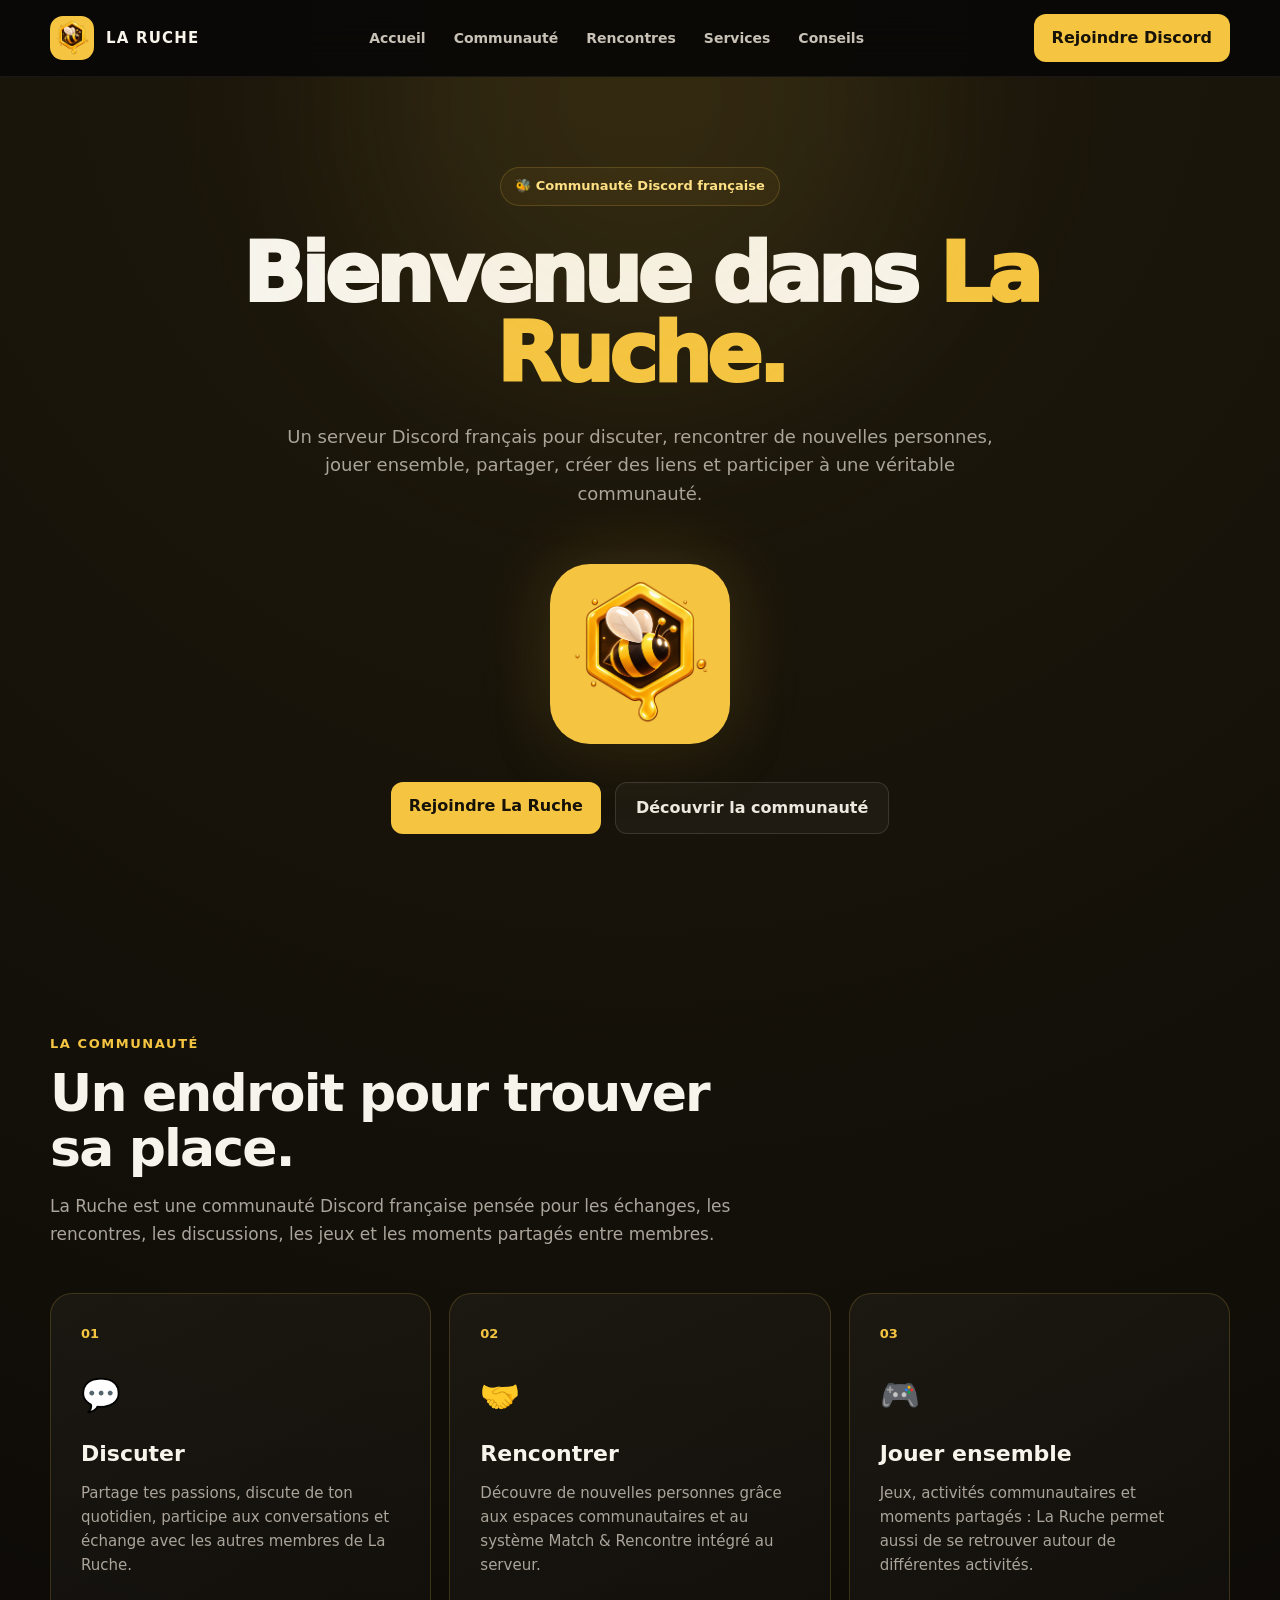
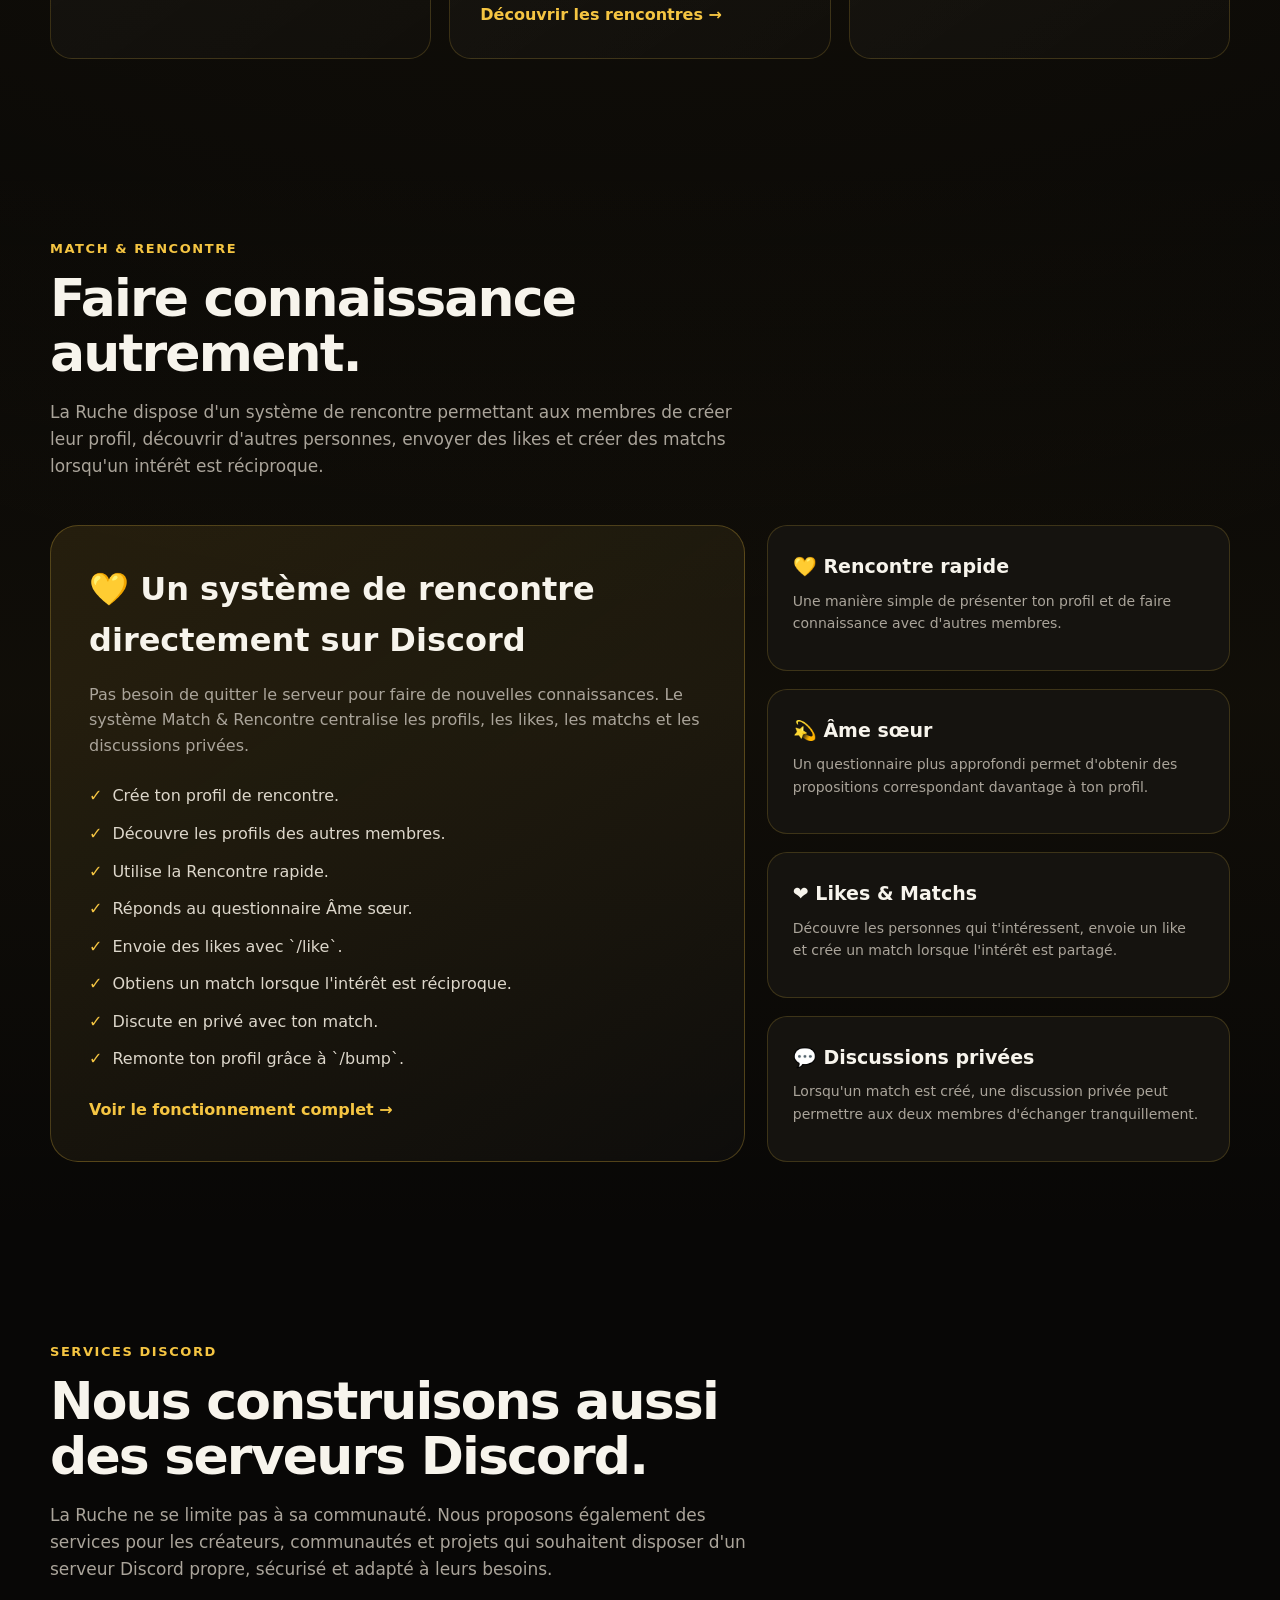
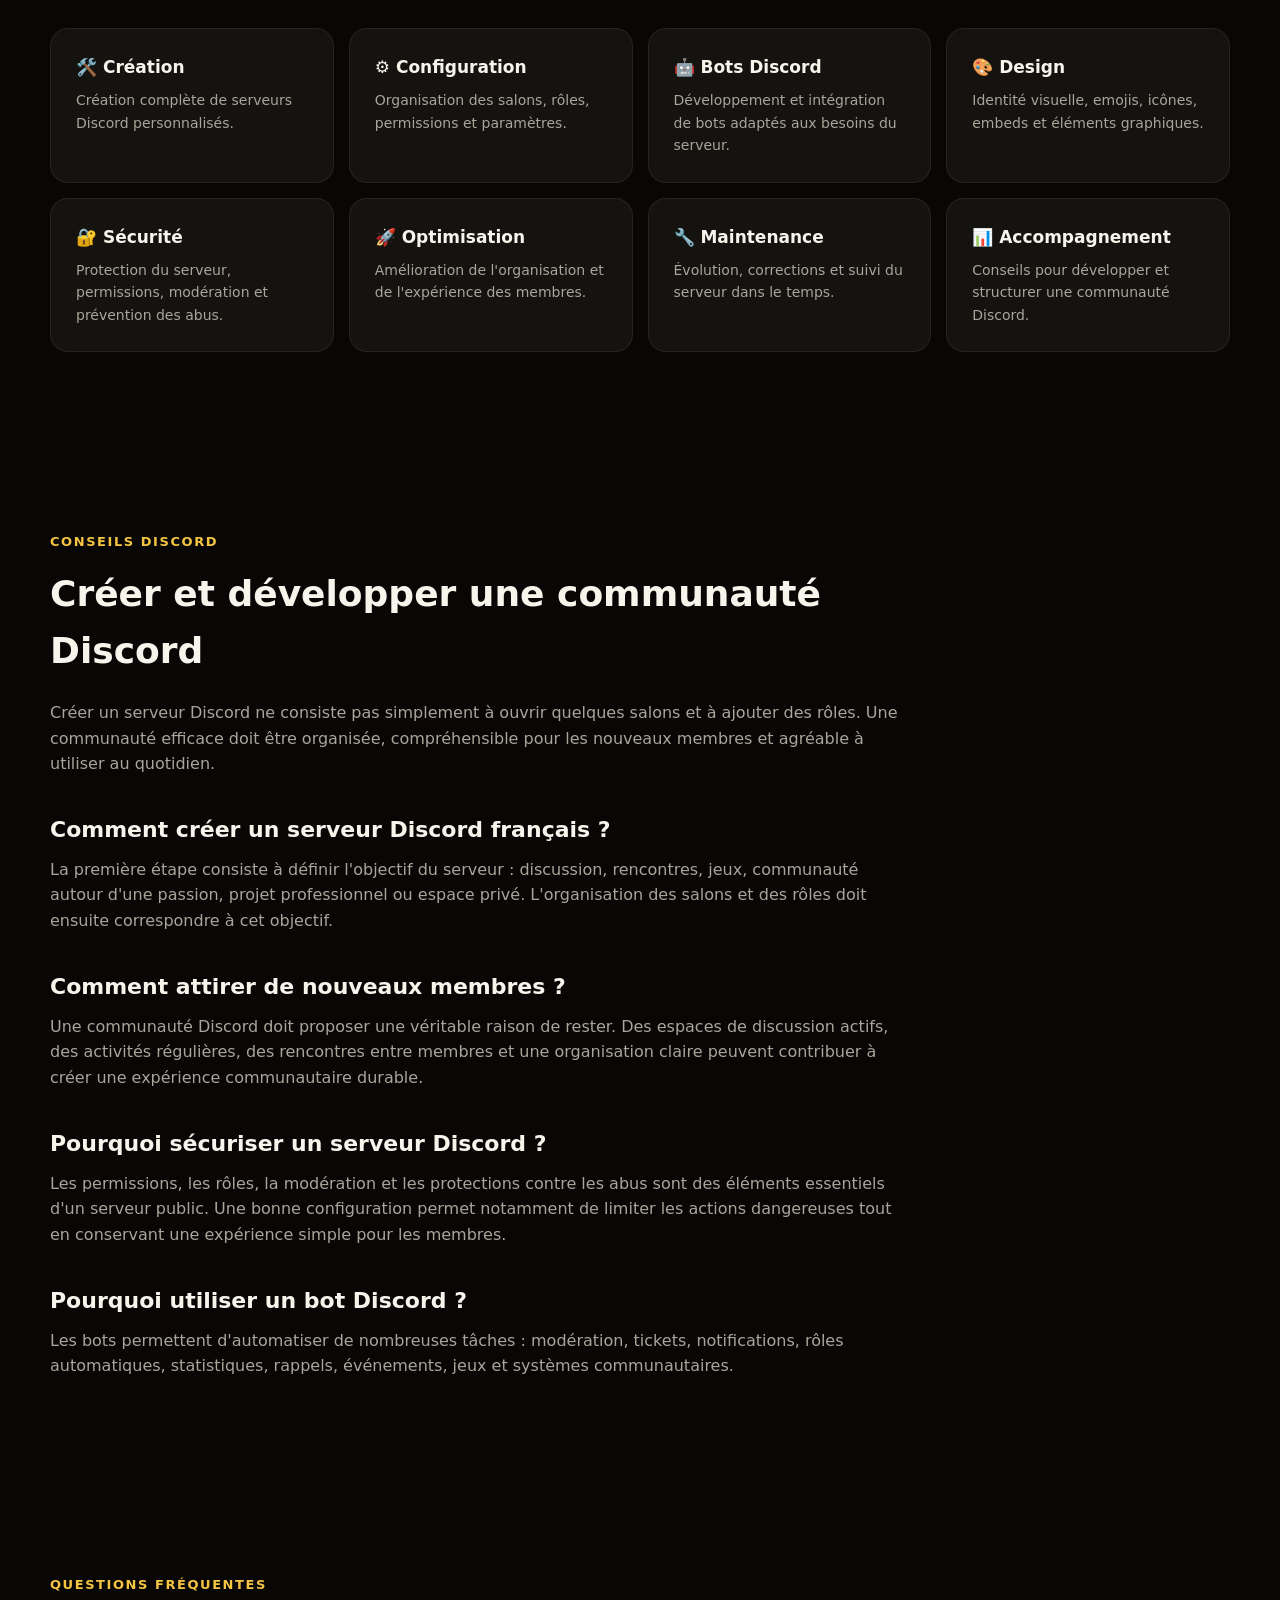
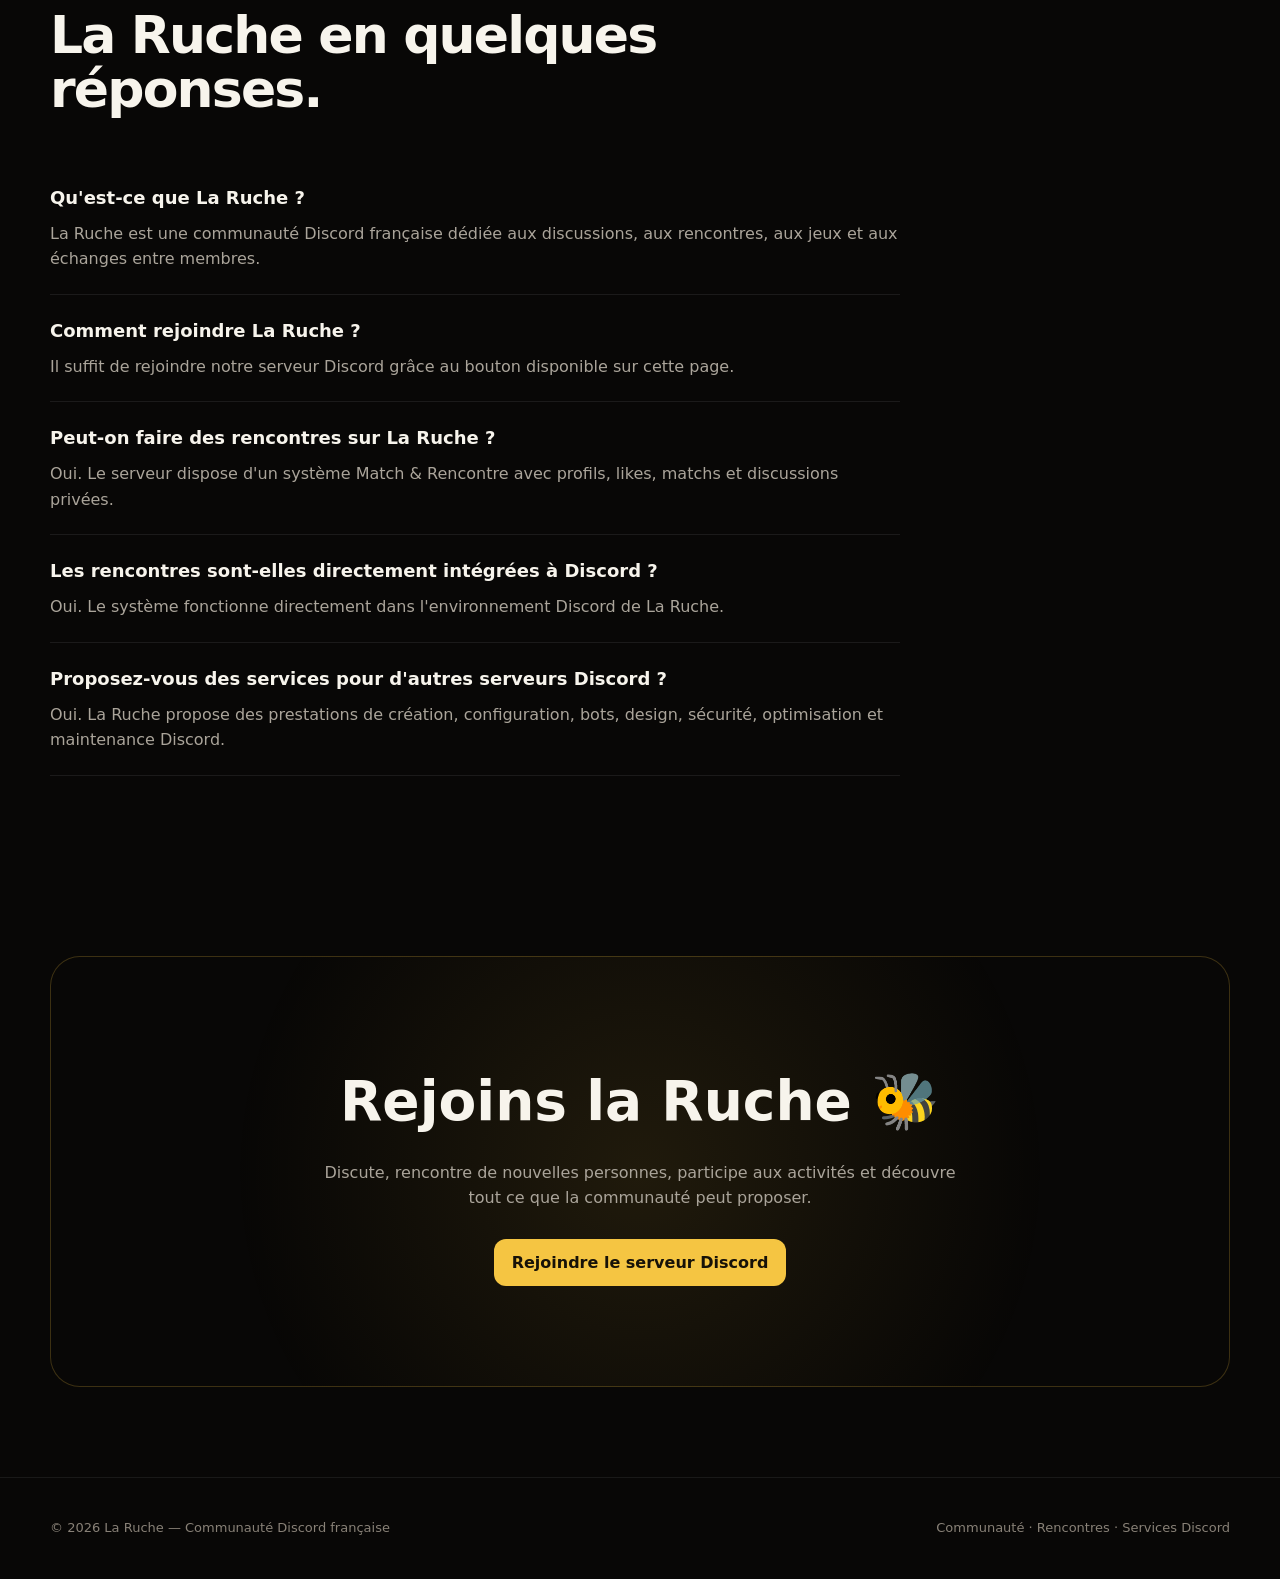
==== commit 01774847: "Update index.html" ====
--- a/index.html
+++ b/index.html
@@ -1698,6 +1698,6 @@
 
       });
   </script>
-
+<!-- Cloudflare Web Analytics --><script type='module' src='https://static.cloudflareinsights.com/beacon.min.js' data-cf-beacon='{"token": "5859d28ca7c747af93557f9a168c7e7b"}'></script><!-- End Cloudflare Web Analytics -->
 </body>
 </html>
